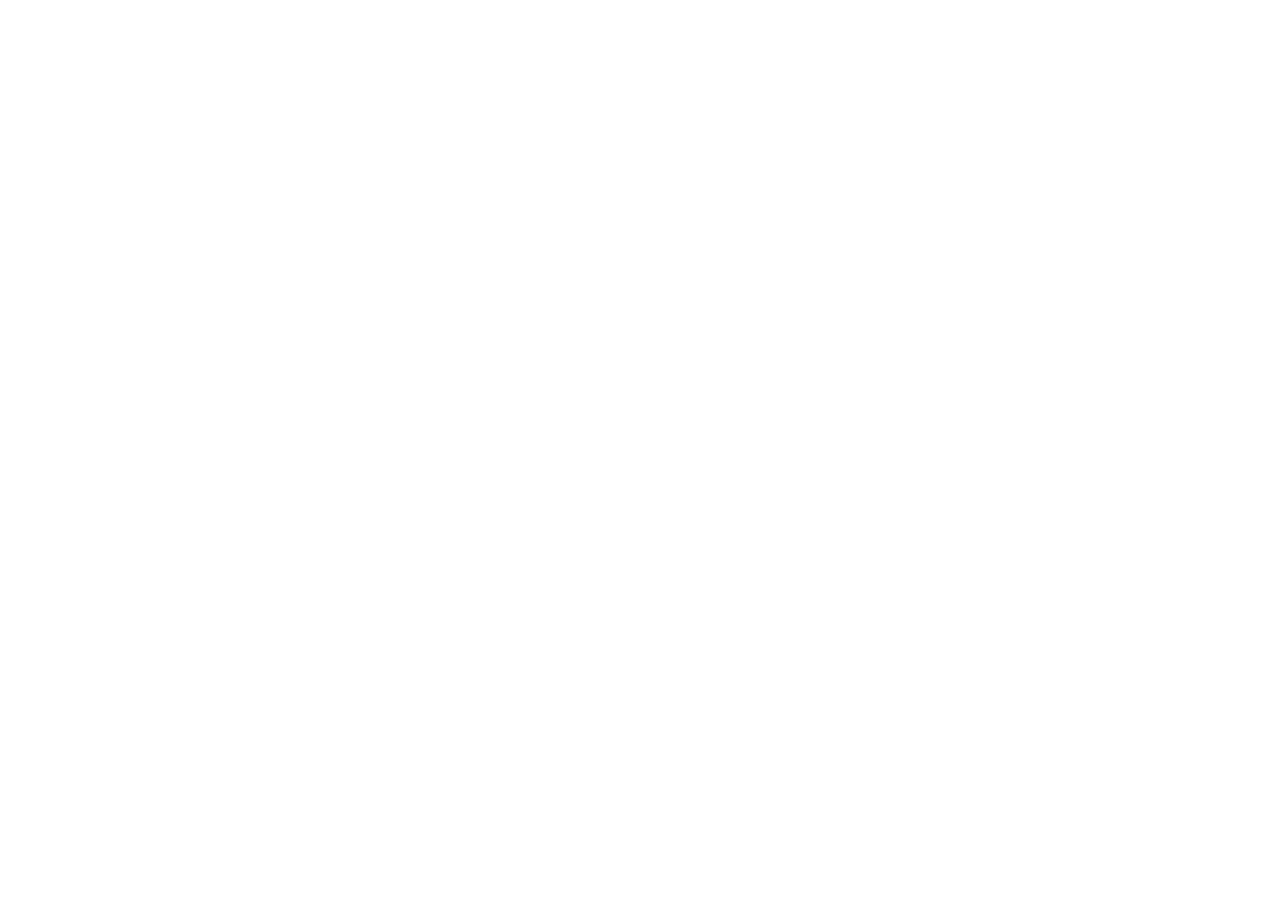
==== index.html @ 44ac0d16 "first commit" ====
<!DOCTYPE html>
<html lang="fr">
<head> 
<meta charset="UTF-8"> 
<meta name="viewport" content="width=device-width, initial-scale=1.0"> 
<title>AfriTalent — Accueil</title> 
<!-- Bootstrap 5 via CDN : feuille de style --> 
<link 
href="https://cdn.jsdelivr.net/npm/bootstrap@5.3.0/dist/css/bootstrap.min.css" 
rel="stylesheet"> 
<!-- Votre feuille de style personnelle --> 
<link rel="stylesheet" href="css/style.css">
</head>
<body> 
<!-- Le contenu de la page sera ajoute ici --> 
<!-- Bootstrap 5 via CDN : script JavaScript --> 
<script 
src="https://cdn.jsdelivr.net/npm/bootstrap@5.3.0/dist/js/bootstrap.bundle.min.js"
></script> 
<!-- Votre script JavaScript --> 
<script src="js/main.js"></script>
</body>
</html>
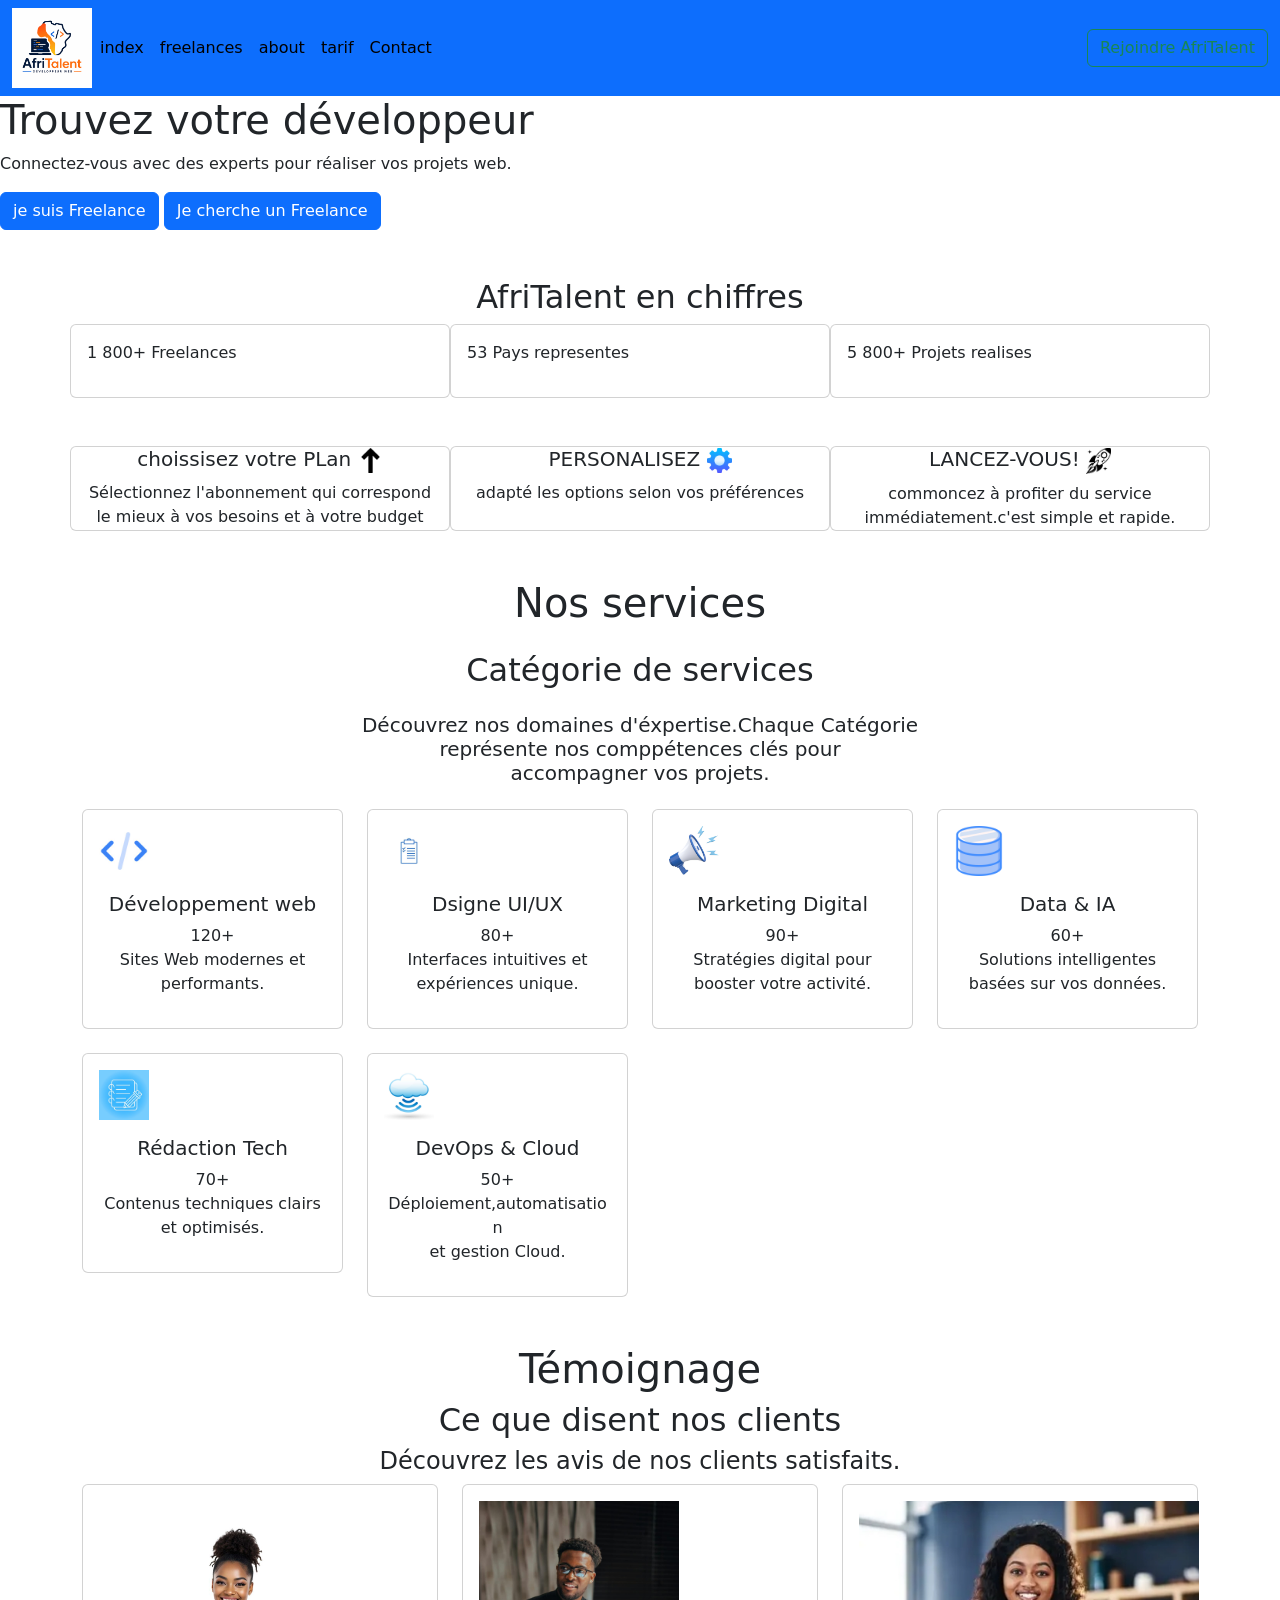
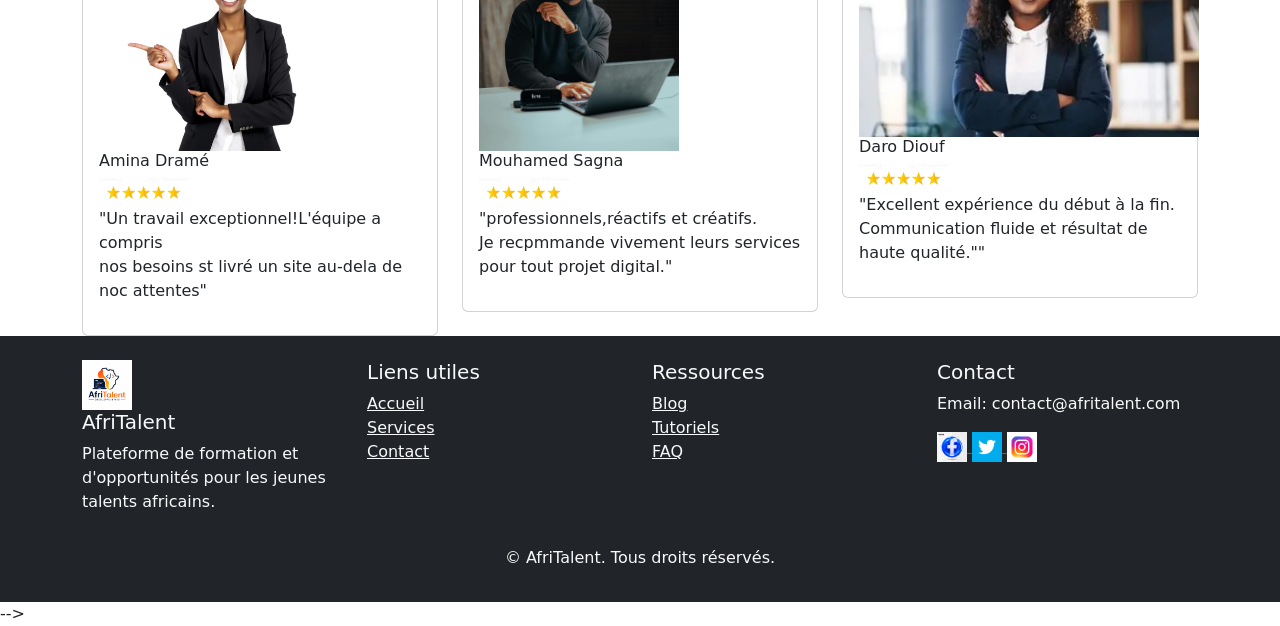
==== commit e28bfee8: "HTML : structure complète des 5 pages avec sections et contenu texte" ====
--- a/index.html
+++ b/index.html
@@ -8,11 +8,431 @@
 <link 
 href="https://cdn.jsdelivr.net/npm/bootstrap@5.3.0/dist/css/bootstrap.min.css" 
 rel="stylesheet"> 
+
 <!-- Votre feuille de style personnelle --> 
 <link rel="stylesheet" href="css/style.css">
 </head>
 <body> 
 <!-- Le contenu de la page sera ajoute ici --> 
+<nav class="navbar navbar-expand-lg bg-primary">
+  <div class="container-fluid">
+    <img src="IMAGE/LOGO.png" width="80px ">
+    <button class="navbar-toggler" type="button" data-bs-toggle="collapse" data-bs-target="#navbarSupportedContent" aria-controls="navbarSupportedContent" aria-expanded="false" aria-label="Toggle navigation">
+      <span class="navbar-toggler-icon"></span>
+    </button>
+    <div class="collapse navbar-collapse" id="navbarSupportedContent">
+      <ul class="navbar-nav me-auto mb-2 mb-lg-0">
+        <li class="nav-item">
+          <a class="nav-link active" aria-current="page" href="index.html">index</a>
+        </li>
+        <li class="nav-item">
+          <a class="nav-link active" aria-current="page" href="freelances.html">freelances</a>
+        </li><li class="nav-item">
+          <a class="nav-link active" aria-current="page" href="about.html">about</a>
+        </li>
+        <li class="nav-item">
+          <a class="nav-link active" aria-current="page" href="tarif.html">tarif</a>
+      
+        </li>
+        <li class="nav-item">
+          <a class="nav-link active" aria-current="page" href="contact.html">Contact</a>
+        </li>
+      </ul>
+      <form class="d-flex" role="search">
+        <!-- <input class="form-control me-2" type="search" placeholder="Search" aria-label="Search"/> -->
+        <button class="btn btn-outline-success" type="submit">Rejoindre AfriTalent</button>
+      </form>
+    </div>
+</nav>
+  <div class="social-icons">
+    <a href="#"><i class="fab fa-facebook-f"></i></a>
+    <a href="#"><i class="fab fa-linkedin-in"></i></a>
+    <a href="#"><i class="fab fa-twitter"></i></a>
+    <a href="#"><i class="fab fa-google-plus-g"></i></a>
+    <a href="#"><i class="fab fa-youtube"></i></a>
+    <a href="#"><i class="fab fa-instagram"></i></a>
+  </div>
+  <section id="hero">
+    <div>
+       <h1>Trouvez votre développeur</h1>
+       <p>Connectez-vous avec des experts pour réaliser vos projets web.</p>
+    </div>
+    <div>
+      <button type="button" class="btn btn-primary">je suis Freelance</button>
+      <button type="button" class="btn btn-primary">Je cherche un Freelance </button>
+    </div>
+    <div>
+
+    </div>
+  </section>
+  <section id=" COMMENT_ÇA_MARCHE">
+   <div class="container py-5"> 
+      <h2 class="text-center">AfriTalent en chiffres</h2> 
+      <div class="row gx-4"> 
+      <div class="col-md-4 card p-3"><p>1 800+ Freelances</p></div> 
+      <div class="col-md-4 card p-3"><p>53 Pays representes</p></div> 
+      <div class="col-md-4 card p-3"><p>5 800+ Projets realises</p></div> 
+   </div>
+
+   </section>
+  <section>
+    <div class="container text-center ">
+      <div class="row">
+        <div class="col card style= width: 18rem;">
+          <h5>choissisez votre PLan <img src="IMAGE/icone haut.jpg" width="25"></h5>
+          Sélectionnez l'abonnement qui correspond le mieux à vos besoins et à votre budget
+      </div>
+      <div class="col  card style= width: 10rem;">
+        <h5>PERSONALISEZ <img src="IMAGE/icone para.jpg" width="25"></h5>
+        adapté les options selon vos préférences
+      </div>
+      <div class=" col md-3 card style= width: 15rem;">
+        <h5>LANCEZ-VOUS! <img src="IMAGE/icone.jpg" width="25"></h5> 
+        commoncez à profiter du service immédiatement.c'est simple et rapide.
+    </div>
+    </div>
+
+      <!-- <div class="col card style= width: 12rem;">
+        2 of 3
+    </div>   -->
+     
+  </div>
+</div>
+    
+    
+   </section> 
+   <section class="container my-5">
+    <H1  class="text-center mb-4">Nos services</H1>
+      <h2  class="text-center mb-4"> Catégorie de services</h2>
+      <h5  class="text-center mb-4">Découvrez nos domaines d'éxpertise.Chaque Catégorie <br>représente nos comppétences clés pour <br>accompagner vos projets.</h5>
+        <div class="row g-4">
+           <!-- carte 1 -->
+          <div class="col-md-4 col-lg-3">
+            <div class="card text-center p-3 servic-card">
+              <!-- <i class="bi bi-code-slash fs-1"></i> -->
+               <img src="IMAGE/S1.jpg" width="50">
+              <h5 class="mt-3">Développement web</h5>
+              <p>120+ <br>Sites Web modernes et performants.</p>
+            </div>
+          </div>
+       <!-- carte2 -->
+        <div class="col-md-4 col-lg-3">
+            <div class="card text-center p-3 servic-card">
+              <img src="IMAGE/S6.jpg" width="50">
+              <h5 class="mt-3">Dsigne UI/UX</h5>
+              <p>80+ <br>Interfaces intuitives et <br>expériences unique.</p>
+            </div>
+          </div>
+          <div class="col-md-4 col-lg-3">
+            <div class="card text-center p-3 servic-card">
+              <img src="IMAGE/S5.jpg" width="50">
+              <h5 class="mt-3">Marketing Digital</h5>
+              <p>90+ <br>Stratégies digital pour booster votre activité.</p>
+            </div>
+          </div>
+          <div class="col-md-4 col-lg-3">
+            <div class="card text-center p-3 servic-card">
+         <img src="IMAGE/S2.jpg" width="50">
+              <h5 class="mt-3">Data & IA</h5>
+              <p>60+ <br>Solutions intelligentes <br>basées sur vos données.</p>
+            </div>
+          </div>
+          <div class="col-md-4 col-lg-3">
+            <div class="card text-center p-3 servic-card">
+             <img src="IMAGE/S3.jpg" width="50">
+              <h5 class="mt-3">Rédaction Tech</h5>
+              <p>70+ <br>Contenus techniques clairs et optimisés.</p>
+            </div>
+          </div>
+          <div class="col-md-4 col-lg-3">
+            <div class="card text-center p-3 servic-card">
+              <img src="IMAGE/S4.jpg" width="50">
+              <h5 class="mt-3">DevOps & Cloud</h5>
+              <p>50+ <br>Déploiement,automatisation <br>et gestion Cloud.</p>
+            </div>
+          </div>
+        </div>
+
+
+
+   </section>
+
+   <section id="Témoignage">
+    <div class="container text-center ">
+      <h1>Témoignage</h1>
+      <h2>Ce que disent nos clients</h2>
+      <h4>Découvrez les avis de nos clients satisfaits.</h4>
+    </div>
+      <div class="container">
+       <div class="row">
+          <div class="col-md-4">
+            <div class="card p-3 ">
+              <div class="center">
+                 <img src="IMAGE/image femme.jpg" width="250"><h6>Amina Dramé</h6><img src="IMAGE/etoile.jpg" width="90">
+              </div>
+              <p>"Un travail exceptionnel!L'équipe a compris <br>nos besoins st livré un site au-dela de noc attentes"</p>
+            </div>
+           </div>
+    
+       <div class= "col-md-4">
+        <div class="card p-3">
+              <img src="IMAGE/image homme.jpg" width="200"><h6>Mouhamed Sagna</h6><img src="IMAGE/etoile.jpg" width="90">
+               <p>"professionnels,réactifs et créatifs. <br>Je recpmmande vivement leurs services <br>pour tout projet digital."</p>
+            </div>
+          </div>
+     <div class="col-md-4">
+       <div class="card p-3">
+          <img src="IMAGE/image feme.jpeg" width="340"><h6>Daro Diouf</h6><img src="IMAGE/etoile.jpg" width="90">
+          <p>"Excellent expérience du début à la fin. <br>Communication fluide et résultat de haute qualité."" </p>
+        </div>
+    </div>
+  </div>
+</div>
+   </section>
+<section>
+
+
+ 
+
+<!-- JS pour année dynamique -->
+
+<script>
+
+  document.getElementById("year").textContent = new Date().getFullYear();
+
+</script>
+</section>
+
+
+
+
+
+
+ <!-- Bootstrap -->
+
+  <link href="https://cdn.jsdelivr.net/npm/bootstrap@5.3.0/dist/css/bootstrap.min.css" rel="stylesheet">
+
+  <!-- Bootstrap Icons -->
+
+  <link href="https://cdn.jsdelivr.net/npm/bootstrap-icons@1.10.5/font/bootstrap-icons.css" rel="stylesheet">
+
+</head>
+
+<body>
+
+<!-- FOOTER -->
+
+<footer class="bg-dark text-light pt-4">
+
+  <div class="container">
+
+    <div class="row">
+
+      <!-- Colonne 1 -->
+
+      <div class="col-md-3">
+        <img src="IMAGE/LOGO.png" width="50">
+
+        <h5>AfriTalent</h5>
+
+        <p>Plateforme de formation et d'opportunités pour les jeunes talents africains.</p>
+
+      </div>
+
+      <!-- Colonne 2 -->
+
+      <div class="col-md-3">
+
+        <h5>Liens utiles</h5>
+
+        <ul class="list-unstyled">
+
+          <li><a href="#" class="text-light">Accueil</a></li>
+
+          <li><a href="#" class="text-light">Services</a></li>
+
+          <li><a href="#" class="text-light">Contact</a></li>
+
+        </ul>
+
+      </div>
+
+      <!-- Colonne 3 -->
+
+      <div class="col-md-3">
+
+        <h5>Ressources</h5>
+
+        <ul class="list-unstyled">
+
+          <li><a href="#" class="text-light">Blog</a></li>
+
+          <li><a href="#" class="text-light">Tutoriels</a></li>
+
+          <li><a href="#" class="text-light">FAQ</a></li>
+
+        </ul>
+
+      </div>
+
+      <!-- Colonne 4 -->
+
+      <div class="col-md-3">
+
+        <h5>Contact</h5>
+
+        <p>Email: contact@afritalent.com</p>
+
+        <!-- Réseaux sociaux -->
+
+       <a href="https://www.facebook.com" targret="blank">
+                 <img src="IMAGE/facebook.jpg" width="30"> 
+            </a>
+        <a href="https://www.bi-twitter.com" targret="blank">
+                 <img src="IMAGE/twiter.jpg" width="30"> 
+            </a>
+        
+
+        <a href="https://www.bi-instagram.com" targret="blank">
+                 <img src="IMAGE/instagramme.jpg" width="30"> 
+            </a>
+
+      </div>
+
+    </div>
+
+    <!-- Copyright -->
+
+    <div class="text-center mt-3 pb-3">
+
+      <p>&copy; <span id="year"></span> AfriTalent. Tous droits réservés.</p>
+
+    </div>
+
+  </div>
+
+</footer>
+ </body>
+ </html>
+
+
+
+
+
+
+
+
+
+
+
+
+
+
+
+
+
+
+
+
+
+
+
+
+ -->
+
+
+
+
+
+
+
+
+
+
+
+
+
+
+
+
+
+
+
+
+
+  
+ <!-- <img src="IMAGE/image Accueil.png" width="1300px"Height="500px">
+ <div class="copyright">
+  <section class="text-black text-center">
+    <h1>Trouvez votre développeur</h1>
+<p>Connectez-vous avec des experts pour réaliser vos projets web.</p>
+  </div>
+  </section>
+<section id="services"> 
+<div class=" container py-5 text-center"> 
+  <h2 class="py-5">Nos domaines d'expertise</h2> 
+<div class="row gx-4"> 
+  <div class="col-md-4 card p-3"> 
+<h3>Developpement Web</h3> 
+<p>Sites vitrine, applications web, e-commerce.</p> 
+</div> 
+<div class="col-md-4 card p-3"> 
+<h3>Design Graphique</h3> 
+<p>Identite visuelle, UI/UX, illustrations.</p> 
+</div> 
+<div class="col-md-4 card p-3"> 
+<h3>Marketing Digital</h3> 
+<p>Reseaux sociaux, SEO, campagnes publicitaires.</p> 
+</div> 
+</div> 
+</div> 
+</section> 
+<section id="statistiques"> 
+<div class="container py-5"> 
+<h2 class="text-center">AfriTalent en chiffres</h2> 
+<div class="row gx-4"> 
+<div class="col-md-4 card p-3"><p>1 800+ Freelances</p></div> 
+<div class="col-md-4 card p-3"><p>53 Pays representes</p></div> 
+<div class="col-md-4 card p-3"><p>5 800+ Projets realises</p></div> 
+</div> 
+</div> 
+</section>
+<footer >
+Section Temoignages 
+<section id="temoignages"> 
+  
+  
+<div class="row gx-4"> 
+<h2 class="text-center">Ce que disent nos clients</h2> 
+<blockquote class="blockquote card p-3"> 
+<div class=" container py-5 text-center">  
+<div class="row gx-4"> 
+  <div class="col-md-4 card p-3"> 
+   <img src="IMAGE/image femme.jpg" width="200">
+<p>Grâce à AfriTalent, nous avons trouvé <br>un développeur compétent  adapté à nos besoins. <br>Je recommande vivement</p>
+<footer class="blockquote-footer">Amina Dramé, Directrice Marketing</div></footer>
+</div> 
+<div class="col-md-4 card p-3"> 
+ <img src="IMAGE/image homme.jpg" width="200"><p>"J’ai confié mon projet à un freelance sur AfriTalent et le résultat a dépassé mes attentes</p><footer class="blockquote-footer">Mouhamed Sagna, Directeur Marketing</div></footer> 
+</div> 
+
+</div> 
+</div> 
+</div> 
+</section> 
+ 
+
+
+</blockquote> 
+</div> 
+</section> 
+</main> 
+Pied de page 
+<footer> 
+<div class="container py-4">
+<p>&copy; 2025 AfriTalent. Tous droits reserves.</p> 
+</div> 
+</footer> -->
 <!-- Bootstrap 5 via CDN : script JavaScript --> 
 <script 
 src="https://cdn.jsdelivr.net/npm/bootstrap@5.3.0/dist/js/bootstrap.bundle.min.js"
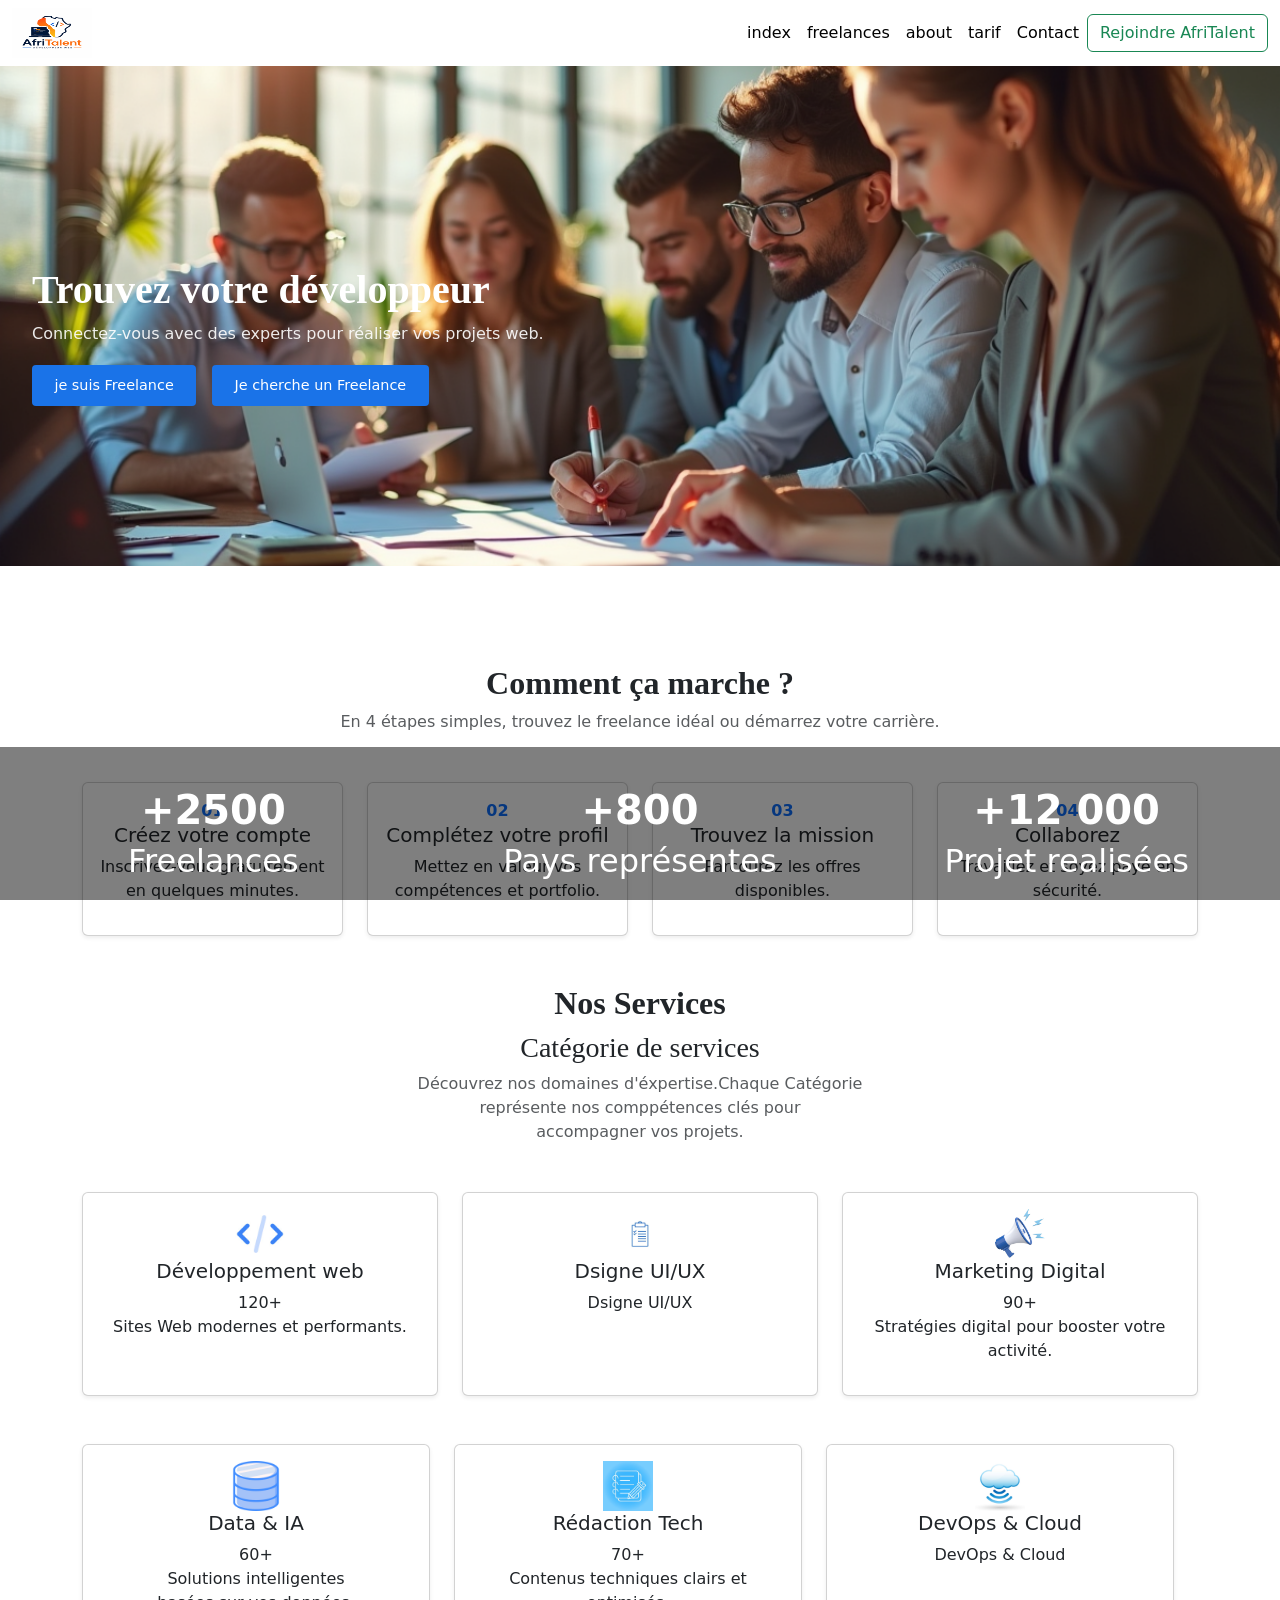
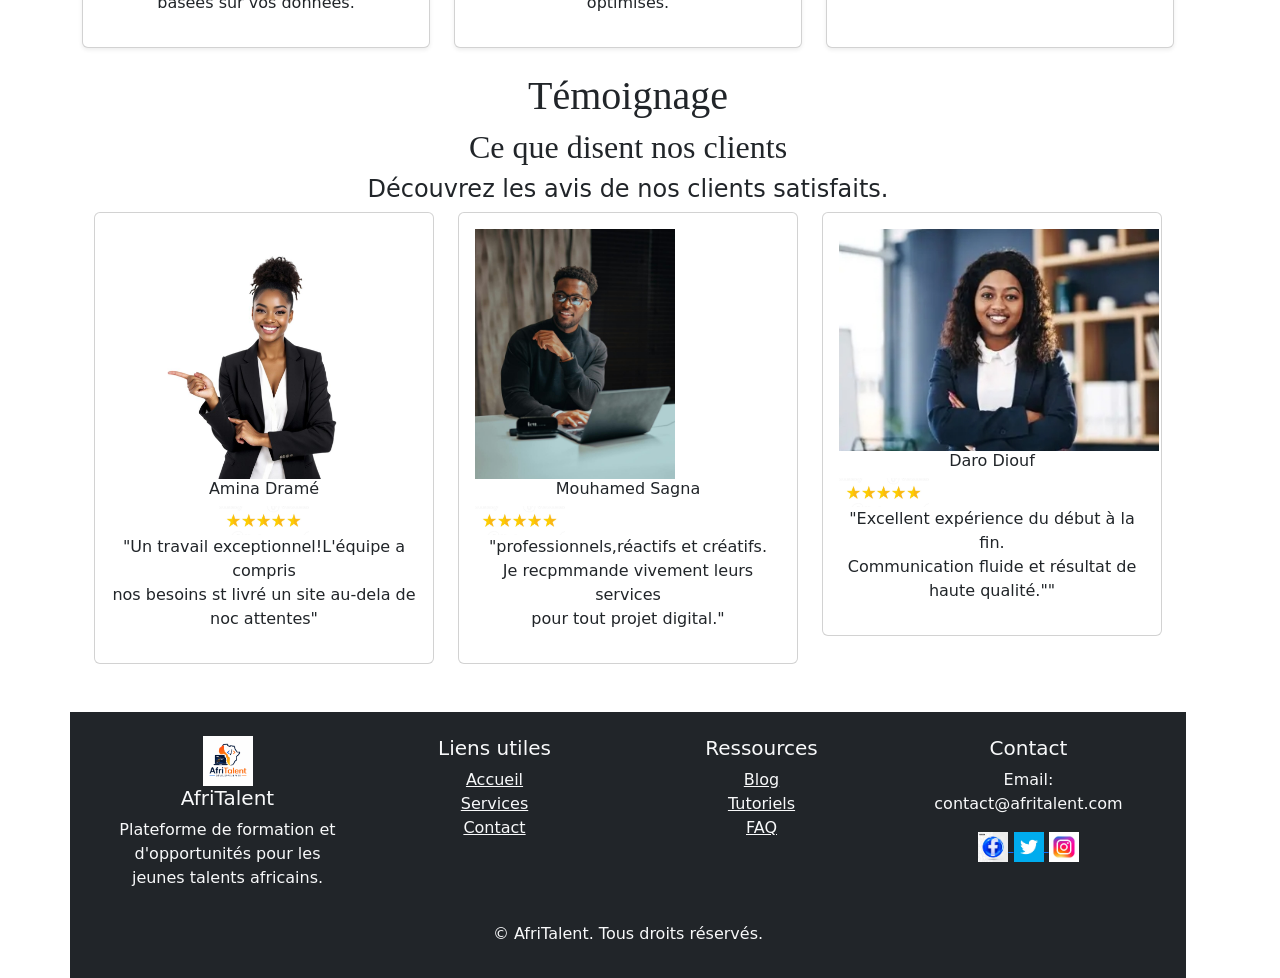
==== commit 0bcd12a2: "CSS : variables, typographie, layout général et styles de base" ====
--- a/index.html
+++ b/index.html
@@ -14,14 +14,14 @@
 </head>
 <body> 
 <!-- Le contenu de la page sera ajoute ici --> 
-<nav class="navbar navbar-expand-lg bg-primary">
+<nav class="navbar navbar-expand-lg bg-white">
   <div class="container-fluid">
     <img src="IMAGE/LOGO.png" width="80px ">
     <button class="navbar-toggler" type="button" data-bs-toggle="collapse" data-bs-target="#navbarSupportedContent" aria-controls="navbarSupportedContent" aria-expanded="false" aria-label="Toggle navigation">
       <span class="navbar-toggler-icon"></span>
     </button>
     <div class="collapse navbar-collapse" id="navbarSupportedContent">
-      <ul class="navbar-nav me-auto mb-2 mb-lg-0">
+      <ul class="navbar-nav ms-auto mb-2 mb-lg-0">
         <li class="nav-item">
           <a class="nav-link active" aria-current="page" href="index.html">index</a>
         </li>
@@ -53,110 +53,158 @@
     <a href="#"><i class="fab fa-instagram"></i></a>
   </div>
   <section id="hero">
-    <div>
-       <h1>Trouvez votre développeur</h1>
-       <p>Connectez-vous avec des experts pour réaliser vos projets web.</p>
-    </div>
-    <div>
+    <div class="hero">
+        <img src="IMAGE/AfriTalent.png" >
+        <div class="hero-content">
+        <h1>Trouvez votre développeur</h1>
+        <p>Connectez-vous avec des experts pour réaliser vos projets web.</p>
+        <div class=" hero-buttons">
       <button type="button" class="btn btn-primary">je suis Freelance</button>
       <button type="button" class="btn btn-primary">Je cherche un Freelance </button>
-    </div>
-    <div>
-
-    </div>
+     </div>
+    </div>
+  </div>
+  <div id="stats-section" class="row text-center mt-5 g-4">
+          <div class="col-md-4">
+            <span class="display-6 fw-bold counter" data-target="2500">+2500</span>
+            <p>Freelances</p>
+          </div>
+
+          <div class="col-md-4">
+            <span class="display-6 fw-bold counter" data-target="2500">+800</span>
+            <p>Pays représentes</p>
+          </div>
+      
+          <div class="col-md-4">
+            <span class="display-6 fw-bold counter" data-target="2500">+12 000</span>
+            <p>Projet realisées</p>
+          </div>
+    
   </section>
-  <section id=" COMMENT_ÇA_MARCHE">
-   <div class="container py-5"> 
+    
+   <!-- <div class="container py-5"> 
       <h2 class="text-center">AfriTalent en chiffres</h2> 
       <div class="row gx-4"> 
       <div class="col-md-4 card p-3"><p>1 800+ Freelances</p></div> 
       <div class="col-md-4 card p-3"><p>53 Pays representes</p></div> 
       <div class="col-md-4 card p-3"><p>5 800+ Projets realises</p></div> 
-   </div>
-
-   </section>
-  <section>
-    <div class="container text-center ">
-      <div class="row">
-        <div class="col card style= width: 18rem;">
-          <h5>choissisez votre PLan <img src="IMAGE/icone haut.jpg" width="25"></h5>
-          Sélectionnez l'abonnement qui correspond le mieux à vos besoins et à votre budget
-      </div>
-      <div class="col  card style= width: 10rem;">
-        <h5>PERSONALISEZ <img src="IMAGE/icone para.jpg" width="25"></h5>
-        adapté les options selon vos préférences
-      </div>
-      <div class=" col md-3 card style= width: 15rem;">
-        <h5>LANCEZ-VOUS! <img src="IMAGE/icone.jpg" width="25"></h5> 
-        commoncez à profiter du service immédiatement.c'est simple et rapide.
-    </div>
-    </div>
-
-      <!-- <div class="col card style= width: 12rem;">
-        2 of 3
-    </div>   -->
-     
-  </div>
-</div>
-    
-    
-   </section> 
-   <section class="container my-5">
-    <H1  class="text-center mb-4">Nos services</H1>
-      <h2  class="text-center mb-4"> Catégorie de services</h2>
-      <h5  class="text-center mb-4">Découvrez nos domaines d'éxpertise.Chaque Catégorie <br>représente nos comppétences clés pour <br>accompagner vos projets.</h5>
-        <div class="row g-4">
-           <!-- carte 1 -->
-          <div class="col-md-4 col-lg-3">
-            <div class="card text-center p-3 servic-card">
-              <!-- <i class="bi bi-code-slash fs-1"></i> -->
-               <img src="IMAGE/S1.jpg" width="50">
-              <h5 class="mt-3">Développement web</h5>
-              <p>120+ <br>Sites Web modernes et performants.</p>
-            </div>
-          </div>
-       <!-- carte2 -->
-        <div class="col-md-4 col-lg-3">
-            <div class="card text-center p-3 servic-card">
-              <img src="IMAGE/S6.jpg" width="50">
-              <h5 class="mt-3">Dsigne UI/UX</h5>
-              <p>80+ <br>Interfaces intuitives et <br>expériences unique.</p>
-            </div>
-          </div>
-          <div class="col-md-4 col-lg-3">
-            <div class="card text-center p-3 servic-card">
-              <img src="IMAGE/S5.jpg" width="50">
-              <h5 class="mt-3">Marketing Digital</h5>
-              <p>90+ <br>Stratégies digital pour booster votre activité.</p>
-            </div>
-          </div>
-          <div class="col-md-4 col-lg-3">
-            <div class="card text-center p-3 servic-card">
-         <img src="IMAGE/S2.jpg" width="50">
-              <h5 class="mt-3">Data & IA</h5>
-              <p>60+ <br>Solutions intelligentes <br>basées sur vos données.</p>
-            </div>
-          </div>
-          <div class="col-md-4 col-lg-3">
-            <div class="card text-center p-3 servic-card">
-             <img src="IMAGE/S3.jpg" width="50">
-              <h5 class="mt-3">Rédaction Tech</h5>
-              <p>70+ <br>Contenus techniques clairs et optimisés.</p>
-            </div>
-          </div>
-          <div class="col-md-4 col-lg-3">
-            <div class="card text-center p-3 servic-card">
-              <img src="IMAGE/S4.jpg" width="50">
-              <h5 class="mt-3">DevOps & Cloud</h5>
-              <p>50+ <br>Déploiement,automatisation <br>et gestion Cloud.</p>
+   </div> -->
+    
+ 
+  <section id="how-it-works" class="py-5" aria-labelledby="how-title">
+      <div class="container text-center">
+        <h2 id="how-title" class="fw-bold">Comment ça marche ?</h2>
+        <p class="text-muted">En 4 étapes simples, trouvez le freelance idéal ou démarrez votre carrière.</p>
+
+        <div class="row g-4 mt-4">
+          <div class="col-md-3">
+            <div class="card h-100 shadow-sm ">
+              <div class="card-body">
+                <span class="text-primary fw-bold">01</span>
+                <h5>Créez votre compte</h5>
+                <p>Inscrivez-vous gratuitement en quelques minutes.</p>
+              </div>
+            </div>
+          </div>
+
+          <div class="col-md-3">
+            <div class="card h-100 shadow-sm">
+              <div class="card-body">
+                <span class="text-primary fw-bold">02</span>
+                <h5>Complétez votre profil</h5>
+                <p>Mettez en valeur vos compétences et portfolio.</p>
+              </div>
+            </div>
+          </div>
+
+          <div class="col-md-3">
+            <div class="card h-100 shadow-sm">
+              <div class="card-body">
+                <span class="text-primary fw-bold">03</span>
+                <h5>Trouvez la mission</h5>
+                <p>Parcourez les offres disponibles.</p>
+              </div>
+            </div>
+          </div>
+
+          <div class="col-md-3">
+            <div class="card h-100 shadow-sm">
+              <div class="card-body">
+                <span class="text-primary fw-bold">04</span>
+                <h5>Collaborez</h5>
+                <p>Travaillez et soyez payé en sécurité.</p>
+              </div>
             </div>
           </div>
         </div>
-
-
-
-   </section>
-
+      </div>
+    </section>
+ 
+    
+   </section  id="how-it-works" class="py-5" aria-labelledby="how-title"> 
+    <div class="container text-center">
+        <h2 id="how-title" class="fw-bold">Nos Services</h2>
+        <h3>Catégorie de services</h3>
+        <p class="text-muted">Découvrez nos domaines d'éxpertise.Chaque Catégorie <br>représente nos comppétences clés pour <br>accompagner vos projets.</p>
+
+        <div class="row g-4 mt-4">
+          <div class="col-md-4">
+            <div class="card h-100 shadow-sm">
+              <div class="card-body">
+                  <img src="IMAGE/S1.jpg" width="50">
+                <h5>Développement web</h5>
+                <p>120+ <br>Sites Web modernes et performants.</p>
+              </div>
+            </div>
+          </div>
+          <div class="col-md-4">
+            <div class="card h-100 shadow-sm">
+              <div class="card-body">
+                <img src="IMAGE/S6.jpg" width="50">
+                <h5>Dsigne UI/UX</h5>
+                <p>Dsigne UI/UX</p>
+              </div>
+            </div>
+          </div>
+          <div class="col-md-4">
+            <div class="card h-100 shadow-sm">
+              <div class="card-body">
+               <img src="IMAGE/S5.jpg" width="50">
+                <h5>Marketing Digital</h5>
+                <p>90+ <br>Stratégies digital pour booster votre activité.</p>
+              </div>
+            </div>
+          </div>
+          <div class="row g-4 mt-4">
+          <div class="col-md-4">
+            <div class="card h-100 shadow-sm">
+              <div class="card-body">
+                <img src="IMAGE/S2.jpg" width="50">
+                <h5>Data & IA</h5>
+                <p>60+ <br>Solutions intelligentes <br>basées sur vos données.</p>
+              </div>
+            </div>
+          </div>
+          <div class="col-md-4">
+            <div class="card h-100 shadow-sm">
+              <div class="card-body">
+                <img src="IMAGE/S3.jpg" width="50">
+                <h5>Rédaction Tech</h5>
+                <p>70+ <br>Contenus techniques clairs et optimisés.</p>
+              </div>
+            </div>
+          </div>
+          <div class="col-md-4">
+            <div class="card h-100 shadow-sm">
+              <div class="card-body">
+               <img src="IMAGE/S4.jpg" width="50">
+                <h5>DevOps & Cloud</h5>
+                <p>DevOps & Cloud</p>
+              </div>
+            </div>
+          </div>
+
+   
    <section id="Témoignage">
     <div class="container text-center ">
       <h1>Témoignage</h1>
@@ -182,7 +230,7 @@
           </div>
      <div class="col-md-4">
        <div class="card p-3">
-          <img src="IMAGE/image feme.jpeg" width="340"><h6>Daro Diouf</h6><img src="IMAGE/etoile.jpg" width="90">
+          <img src="IMAGE/image feme.jpeg" width="320"><h6>Daro Diouf</h6><img src="IMAGE/etoile.jpg" width="90">
           <p>"Excellent expérience du début à la fin. <br>Communication fluide et résultat de haute qualité."" </p>
         </div>
     </div>
@@ -191,42 +239,27 @@
    </section>
 <section>
 
+  <!-- Bootstrap 5 via CDN : script JavaScript --> 
+</section>
+   <!-- Bootstrap -->
+
+  <link href="https://cdn.jsdelivr.net/npm/bootstrap@5.3.0/dist/css/bootstrap.min.css" rel="stylesheet">
+
+  <!-- Bootstrap Icons -->
+
+  <link href="https://cdn.jsdelivr.net/npm/bootstrap-icons@1.10.5/font/bootstrap-icons.css" rel="stylesheet">
+
+</head>
+
+
+
+<!-- FOOTER -->
+
+<footer class="bg-dark text-light pt-4 w-100">
 
  
 
-<!-- JS pour année dynamique -->
-
-<script>
-
-  document.getElementById("year").textContent = new Date().getFullYear();
-
-</script>
-</section>
-
-
-
-
-
-
- <!-- Bootstrap -->
-
-  <link href="https://cdn.jsdelivr.net/npm/bootstrap@5.3.0/dist/css/bootstrap.min.css" rel="stylesheet">
-
-  <!-- Bootstrap Icons -->
-
-  <link href="https://cdn.jsdelivr.net/npm/bootstrap-icons@1.10.5/font/bootstrap-icons.css" rel="stylesheet">
-
-</head>
-
-<body>
-
-<!-- FOOTER -->
-
-<footer class="bg-dark text-light pt-4">
-
-  <div class="container">
-
-    <div class="row">
+    <div class="row px-4">
 
       <!-- Colonne 1 -->
 
@@ -286,17 +319,20 @@
         <!-- Réseaux sociaux -->
 
        <a href="https://www.facebook.com" targret="blank">
-                 <img src="IMAGE/facebook.jpg" width="30"> 
+                <img src="IMAGE/facebook.jpg" width="30">
             </a>
-        <a href="https://www.bi-twitter.com" targret="blank">
-                 <img src="IMAGE/twiter.jpg" width="30"> 
+       
+            <a href="https://www.twiter.com" targret="blank">
+                <img src="IMAGE/twiter.jpg" width="30">
             </a>
-        
-
-        <a href="https://www.bi-instagram.com" targret="blank">
-                 <img src="IMAGE/instagramme.jpg" width="30"> 
+
+
+
+        <a href="https://www.instagramme.com" targret="blank">
+                <img src="IMAGE/instagramme.jpg" width="30">
             </a>
 
+
       </div>
 
     </div>
@@ -312,132 +348,16 @@
   </div>
 
 </footer>
- </body>
- </html>
-
-
-
-
-
-
-
-
-
-
-
-
-
-
-
-
-
-
-
-
-
-
-
-
- -->
-
-
-
-
-
-
-
-
-
-
-
-
-
-
-
-
-
-
-
-
-
-  
- <!-- <img src="IMAGE/image Accueil.png" width="1300px"Height="500px">
- <div class="copyright">
-  <section class="text-black text-center">
-    <h1>Trouvez votre développeur</h1>
-<p>Connectez-vous avec des experts pour réaliser vos projets web.</p>
-  </div>
-  </section>
-<section id="services"> 
-<div class=" container py-5 text-center"> 
-  <h2 class="py-5">Nos domaines d'expertise</h2> 
-<div class="row gx-4"> 
-  <div class="col-md-4 card p-3"> 
-<h3>Developpement Web</h3> 
-<p>Sites vitrine, applications web, e-commerce.</p> 
-</div> 
-<div class="col-md-4 card p-3"> 
-<h3>Design Graphique</h3> 
-<p>Identite visuelle, UI/UX, illustrations.</p> 
-</div> 
-<div class="col-md-4 card p-3"> 
-<h3>Marketing Digital</h3> 
-<p>Reseaux sociaux, SEO, campagnes publicitaires.</p> 
-</div> 
-</div> 
-</div> 
-</section> 
-<section id="statistiques"> 
-<div class="container py-5"> 
-<h2 class="text-center">AfriTalent en chiffres</h2> 
-<div class="row gx-4"> 
-<div class="col-md-4 card p-3"><p>1 800+ Freelances</p></div> 
-<div class="col-md-4 card p-3"><p>53 Pays representes</p></div> 
-<div class="col-md-4 card p-3"><p>5 800+ Projets realises</p></div> 
-</div> 
-</div> 
-</section>
-<footer >
-Section Temoignages 
-<section id="temoignages"> 
-  
-  
-<div class="row gx-4"> 
-<h2 class="text-center">Ce que disent nos clients</h2> 
-<blockquote class="blockquote card p-3"> 
-<div class=" container py-5 text-center">  
-<div class="row gx-4"> 
-  <div class="col-md-4 card p-3"> 
-   <img src="IMAGE/image femme.jpg" width="200">
-<p>Grâce à AfriTalent, nous avons trouvé <br>un développeur compétent  adapté à nos besoins. <br>Je recommande vivement</p>
-<footer class="blockquote-footer">Amina Dramé, Directrice Marketing</div></footer>
-</div> 
-<div class="col-md-4 card p-3"> 
- <img src="IMAGE/image homme.jpg" width="200"><p>"J’ai confié mon projet à un freelance sur AfriTalent et le résultat a dépassé mes attentes</p><footer class="blockquote-footer">Mouhamed Sagna, Directeur Marketing</div></footer> 
-</div> 
-
-</div> 
-</div> 
-</div> 
-</section> 
- 
-
-
-</blockquote> 
-</div> 
-</section> 
-</main> 
-Pied de page 
-<footer> 
-<div class="container py-4">
-<p>&copy; 2025 AfriTalent. Tous droits reserves.</p> 
-</div> 
-</footer> -->
-<!-- Bootstrap 5 via CDN : script JavaScript --> 
+ </section>
 <script 
 src="https://cdn.jsdelivr.net/npm/bootstrap@5.3.0/dist/js/bootstrap.bundle.min.js"
 ></script> 
 <!-- Votre script JavaScript --> 
 <script src="js/main.js"></script>
+
 </body>
-</html>+</html>
+
+
+ 
+
--- a/css/style.css
+++ b/css/style.css
@@ -0,0 +1,176 @@
+.hero {
+  position: relative;
+  overflow: hidden;
+  height: 550px; /* hauteur fixe suffisante */
+}
+
+.hero img {
+  width: 100%;
+  height: 100%;
+  object-fit: cover;
+  display: block;
+}
+
+.hero-content {
+  position: absolute;
+  top: 180px;
+  left: 30px;
+  color: white;
+  z-index: 2;
+}
+
+#stats-section {
+  position: absolute;
+  bottom: 0;
+  left: 0;
+  right: 0;
+  color: white;
+  background: rgba(0, 0, 0, 0.5);
+  padding: 15px 0;
+  margin: 0 !important;
+  z-index: 2;
+}
+
+#stats-section p {
+  color: white;
+  margin: 0;
+}
+
+#stats-section span {
+  white-space: nowrap;
+}
+
+
+
+.hero{
+    position: relative;
+    overflow: hidden;
+}
+.hero img {
+    width: 100;
+    height: 500px;
+    object-fit: cover;
+    display: block;
+}
+.hero-content {
+    position: absolute;
+    top: 200px;
+    left: 30px;
+    color: white;
+}
+#stats-section {
+    position: absolute;
+    bottom: 0;
+    left : 0;
+    right : 0;
+    width: 100;
+    color: white;
+    background: rgba(0,0,0,0.5);
+    padding: 15px 0;
+    margin: 0;
+    white-space: nowrap;
+    font-size: 2rem;
+}
+#stats-section p {
+    color: white;
+    margin: 0;
+}
+.hero img{
+    width: 100%;
+    height: 500px;
+    object-fit:cover;
+    display:block;
+}
+.hero::after{
+    /* content: ;  */
+    position: absolute;
+    inset: 0;
+    background-color: rgba(0,0, 0, 0.45);
+}
+.hero-content{
+    position: absolute;
+    bottom: 2rem;
+    left: 2rem;
+    z-index: 1;
+    color: white;
+}
+.hero-content h1 {
+    font-size: 2.5rem;
+    font-weight: 700;
+    margin-bottom: 0.5rem;
+
+}
+.hero-content p {
+    font-size: 1rem;
+    margin-bottom: 1.2rem;
+    opacity: 0.9;
+}
+.hero-buttons {
+    display: flex;
+    gap: 1rem;
+}
+.hero-buttons button {
+    background: #1a73e8;
+    color: white;
+    border: none;
+    padding: 0.6rem 1.4rem;
+    border-radius: 4px;
+    font-size: 0.9rem;
+    cursor: pointer;
+}
+body {
+    overflow-x: hidden;
+    max-width: 100%;
+}
+footer {
+    width: 100%;
+    max-width: 100%;
+}
+
+/* root */
+:root {
+    --couleur-primaire:#8B1A1A;
+    --couleur-secondaire:#c9A84C;
+    --couleur-texte:#333333;
+    --couleur-fond:#ffffff;
+    --police-titre:'playfair Display',serif;
+    --police-corps:'DM sans',sans-serif;
+    --espacement:1rem;
+}
+/* 2google  font*/
+body {
+    font-family: var(--police-corps);
+}
+h1,h2,h3 {
+    font-family: var(--police-titre);
+}
+
+/* css+style de base */
+* {
+    margin: 0;
+    padding: 0;
+    box-sizing: border-box;
+}
+body {
+    font-family: var(--police-corps);
+    color: var(--couleur-texte);
+    background-color: var(--couleur-fond);
+}
+
+/* Navbar stylisé */
+nav {
+    background-color: var(--couleur-primaire);
+    display: flex;
+    align-items: center;
+    padding: var(--espacement) 2rem;
+    gap: 2rem;
+}
+nav img {
+    height: 50px;
+}
+nav a {
+    color: white;
+    text-decoration: none;
+    font-weight: 600;
+}
+
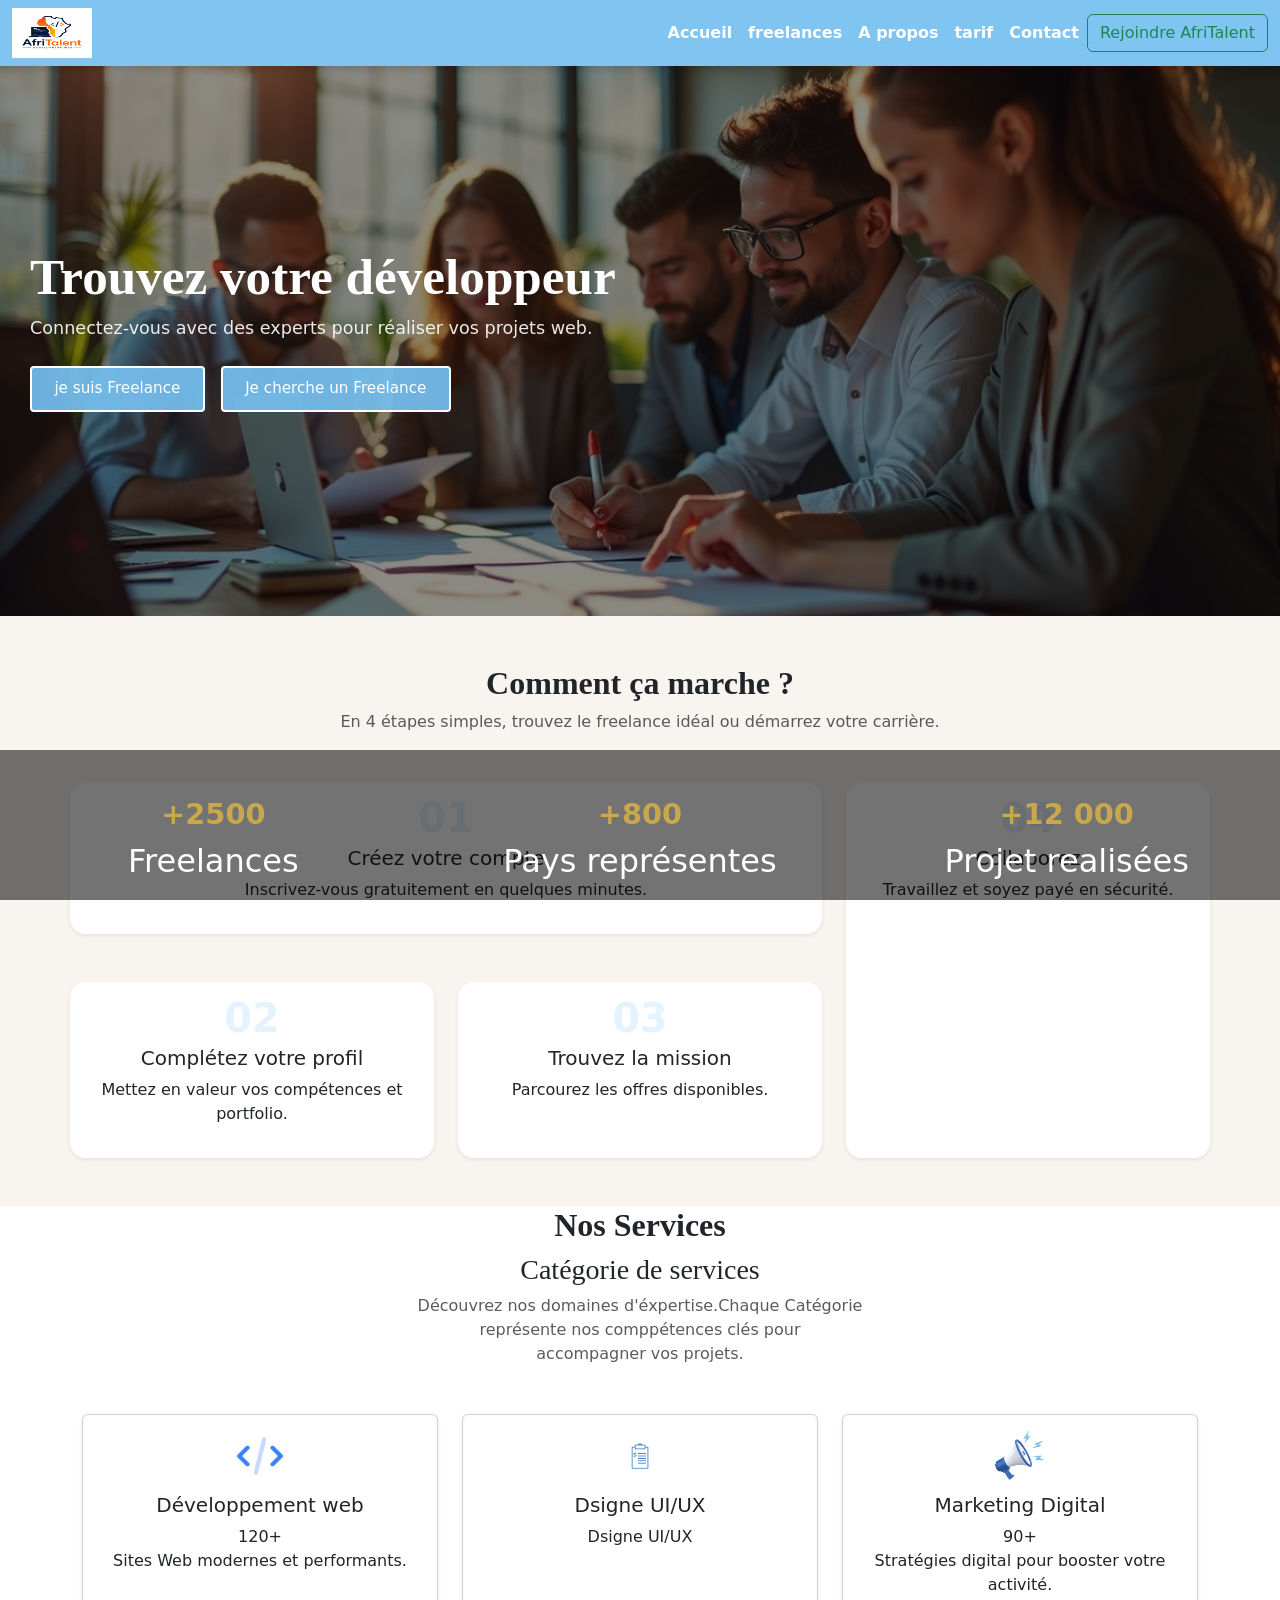
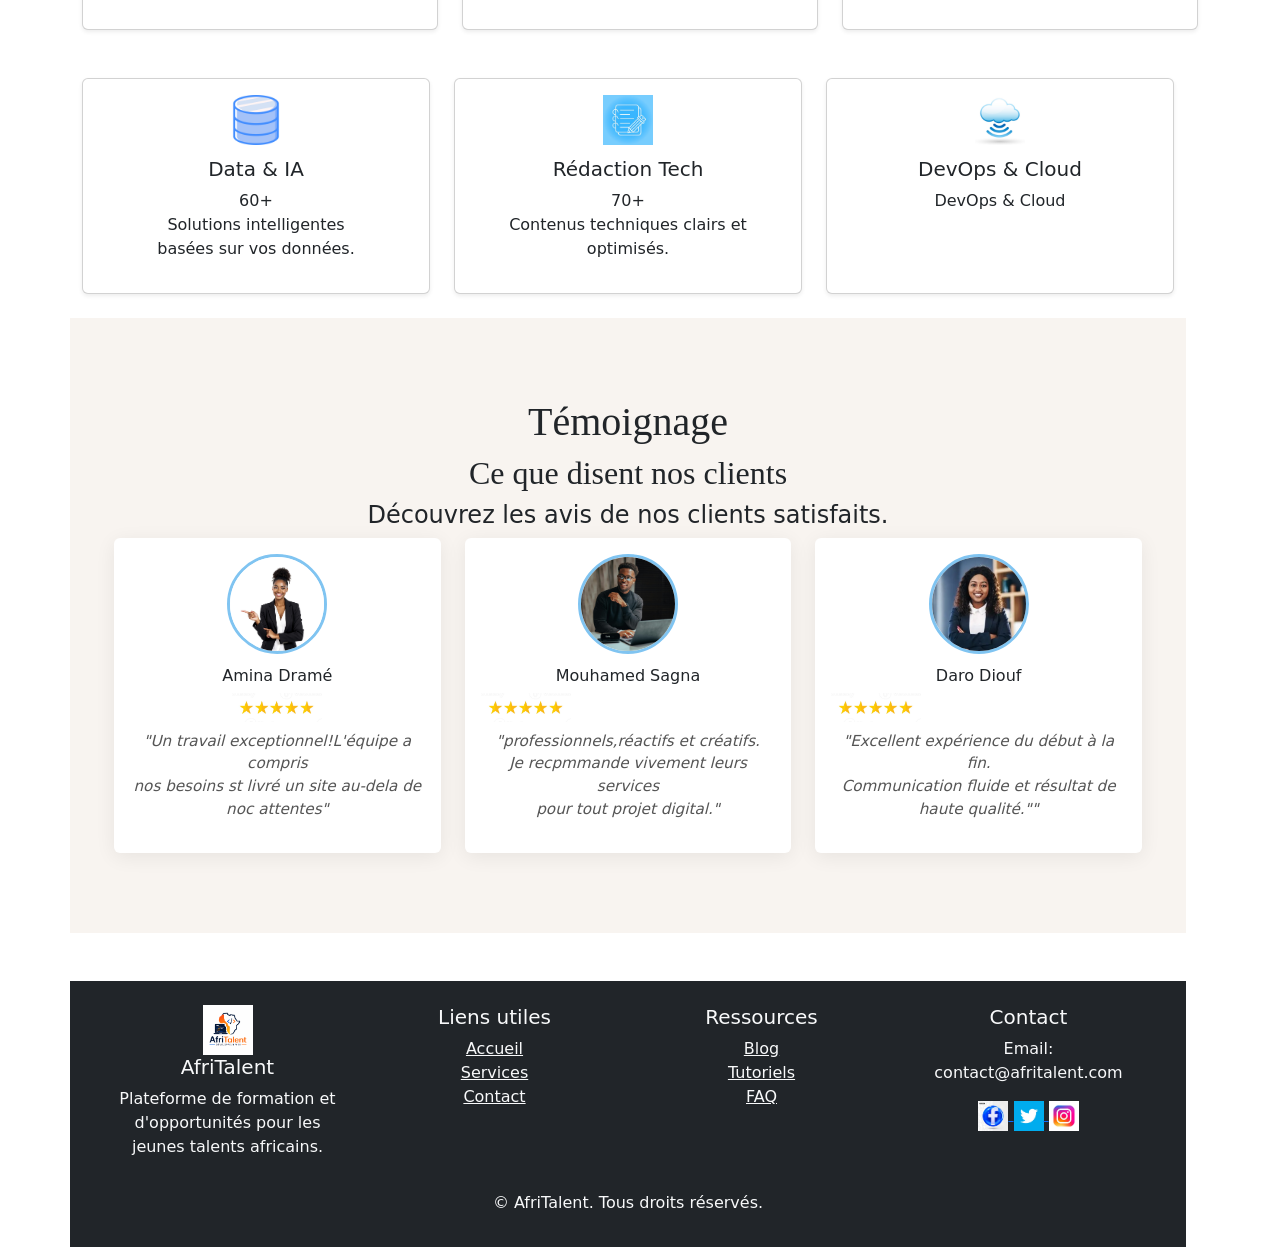
==== commit d9a195cd: "CSS : Bento Grid, sections hero et catégories, effets hover" ====
--- a/index.html
+++ b/index.html
@@ -23,12 +23,12 @@
     <div class="collapse navbar-collapse" id="navbarSupportedContent">
       <ul class="navbar-nav ms-auto mb-2 mb-lg-0">
         <li class="nav-item">
-          <a class="nav-link active" aria-current="page" href="index.html">index</a>
+          <a class="nav-link active" aria-current="page" href="index.html">Accueil</a>
         </li>
         <li class="nav-item">
           <a class="nav-link active" aria-current="page" href="freelances.html">freelances</a>
         </li><li class="nav-item">
-          <a class="nav-link active" aria-current="page" href="about.html">about</a>
+          <a class="nav-link active" aria-current="page" href="about.html">A propos</a>
         </li>
         <li class="nav-item">
           <a class="nav-link active" aria-current="page" href="tarif.html">tarif</a>
@@ -82,15 +82,6 @@
     
   </section>
     
-   <!-- <div class="container py-5"> 
-      <h2 class="text-center">AfriTalent en chiffres</h2> 
-      <div class="row gx-4"> 
-      <div class="col-md-4 card p-3"><p>1 800+ Freelances</p></div> 
-      <div class="col-md-4 card p-3"><p>53 Pays representes</p></div> 
-      <div class="col-md-4 card p-3"><p>5 800+ Projets realises</p></div> 
-   </div> -->
-    
- 
   <section id="how-it-works" class="py-5" aria-labelledby="how-title">
       <div class="container text-center">
         <h2 id="how-title" class="fw-bold">Comment ça marche ?</h2>
--- a/css/style.css
+++ b/css/style.css
@@ -3,7 +3,9 @@
   overflow: hidden;
   height: 550px; /* hauteur fixe suffisante */
 }
-
+.navbar.bg-white {
+  background-color: var(--couleur-primaire) !important;
+}
 .hero img {
   width: 100%;
   height: 100%;
@@ -174,3 +176,307 @@
     font-weight: 600;
 }
 
+
+
+
+/* ============================================
+   VARIABLES CSS
+   ============================================ */
+:root {
+  --couleur-primaire: #76bff0eb;
+  --couleur-secondaire: #C9A84C;
+  --couleur-texte: #333333;
+  --couleur-fond: #ffffff;
+  --couleur-fond-alt: #f8f4f0;
+  --couleur-carte: #ffffff;
+  --police-titre: 'Playfair Display', serif;
+  --police-corps: 'DM Sans', sans-serif;
+  --espacement: 1rem;
+}
+
+/* ============================================
+   RESET & BASE
+   ============================================ */
+* {
+  margin: 0;
+  padding: 0;
+  box-sizing: border-box;
+}
+
+body {
+  font-family: var(--police-corps);
+  color: var(--couleur-texte);
+  background-color: var(--couleur-fond);
+  overflow-x: hidden;
+}
+
+h1, h2, h3 {
+  font-family: var(--police-titre);
+}
+
+/* ============================================
+   NAVBAR
+   ============================================ */
+.navbar {
+  background-color: var(--couleur-primaire) !important;
+  padding: var(--espacement) 2rem;
+  position: sticky;
+  top: 0;
+  z-index: 100;
+  box-shadow: 0 2px 10px rgba(0, 0, 0, 0.2);
+  transition: box-shadow 0.3s ease, padding 0.3s ease;
+}
+
+.navbar .nav-link {
+  color: white !important;
+  font-weight: 600;
+  transition: color 0.3s ease;
+}
+
+.navbar .nav-link:hover {
+  color: var(--couleur-secondaire) !important;
+}
+
+.navbar-toggler {
+  border-color: white;
+}
+
+.navbar-toggler-icon {
+  filter: invert(1);
+}
+
+/* ============================================
+   HERO
+   ============================================ */
+.hero {
+  position: relative;
+  overflow: hidden;
+  height: 550px;
+}
+
+.hero img {
+  width: 100%;
+  height: 100%;
+  object-fit: cover;
+  display: block;
+}
+
+/* content:'' est obligatoire sinon ::after n'apparait pas */
+.hero::after {
+  content: '';
+  position: absolute;
+  inset: 0;
+  background-color: rgba(0, 0, 0, 0.45);
+  z-index: 1;
+}
+
+.hero-content {
+  position: absolute;
+  top: 180px;
+  left: 30px;
+  color: white;
+  z-index: 2;
+}
+
+.hero-content h1 {
+  font-family: var(--police-titre);
+  font-size: clamp(2rem, 4vw, 3.5rem);
+  font-weight: 700;
+  margin-bottom: 0.5rem;
+}
+
+.hero-content p {
+  font-size: 1.1rem;
+  margin-bottom: 1.5rem;
+  opacity: 0.9;
+}
+
+.hero-buttons {
+  display: flex;
+  gap: 1rem;
+  flex-wrap: wrap;
+}
+
+.hero-buttons button {
+  background-color: var(--couleur-primaire);
+  color: white;
+  border: 2px solid white;
+  padding: 0.6rem 1.4rem;
+  border-radius: 4px;
+  font-size: 0.95rem;
+  cursor: pointer;
+  transition: background-color 0.3s ease, color 0.3s ease;
+}
+
+.hero-buttons button:hover {
+  background-color: white;
+  color: var(--couleur-primaire);
+}
+
+/* Stats collées en bas du hero */
+#stats-section {
+  position: absolute;
+  bottom: 0;
+  left: 0;
+  right: 0;
+  color: white;
+  background: rgba(0, 0, 0, 0.55);
+  padding: 15px 0;
+  margin: 0 !important;
+  z-index: 2;
+}
+
+#stats-section p {
+  color: white;
+  margin: 0;
+}
+
+#stats-section span {
+  white-space: nowrap;
+  font-size: 1.8rem;
+  font-weight: 700;
+  color: var(--couleur-secondaire);
+}
+
+/* ============================================
+   BENTO GRID — #how-it-works
+   ============================================ */
+#how-it-works {
+  background-color: var(--couleur-fond-alt);
+  padding: 5rem 2rem;
+}
+
+/* Remplacement de la grille Bootstrap par CSS Grid */
+#how-it-works .row {
+  display: grid !important;
+  grid-template-columns: repeat(3, 1fr);
+  gap: 1.5rem;
+}
+
+/* Reset des colonnes Bootstrap */
+#how-it-works .row > div {
+  width: 100% !important;
+  max-width: 100% !important;
+  padding: 0;
+}
+
+/* Carte 1 : occupe 2 colonnes */
+#how-it-works .row > div:nth-child(1) {
+  grid-column: span 2;
+}
+
+/* Carte 4 : occupe la colonne 3 sur les 2 lignes */
+#how-it-works .row > div:nth-child(4) {
+  grid-column: 3;
+  grid-row: 1 / span 2;
+}
+
+#how-it-works .card {
+  border: none;
+  border-radius: 1rem;
+  background-color: var(--couleur-carte);
+  height: 100%;
+  transition: transform 0.3s ease, box-shadow 0.3s ease;
+}
+
+#how-it-works .card:hover {
+  transform: translateY(-5px);
+  box-shadow: 0 12px 30px rgba(0, 0, 0, 0.1);
+}
+
+/* Numéros décoratifs 01 02 03 04 */
+#how-it-works .text-primary {
+  color: var(--couleur-primaire) !important;
+  font-size: 2.5rem;
+  font-weight: 900;
+  opacity: 0.2;
+  display: block;
+  line-height: 1;
+  margin-bottom: 0.5rem;
+}
+
+/* ============================================
+   CATÉGORIES DE SERVICES
+   ============================================ */
+.card {
+  border-radius: 1rem;
+  border: 2px solid transparent;
+  transition: transform 0.3s ease,
+              box-shadow 0.3s ease,
+              background-color 0.3s ease,
+              border-color 0.3s ease,
+              color 0.3s ease;
+}
+
+.card:hover {
+  transform: translateY(-6px) scale(1.02);
+  box-shadow: 0 16px 40px rgba(0, 0, 0, 0.12);
+  background-color: var(--couleur-primaire);
+  color: white;
+  border-color: var(--couleur-primaire);
+}
+
+.card:hover h5,
+.card:hover p {
+  color: white;
+}
+
+/* Icônes 50px */
+.card img[width="50"] {
+  margin-bottom: 0.75rem;
+  transition: filter 0.3s ease, transform 0.3s ease;
+}
+
+.card:hover img[width="50"] {
+  filter: brightness(0) invert(1);
+  transform: scale(1.1);
+}
+
+/* ============================================
+   TÉMOIGNAGES — #Témoignage
+   ============================================ */
+#Témoignage {
+  background-color: var(--couleur-fond-alt);
+  padding: 5rem 2rem;
+}
+
+#Témoignage .card {
+  border: none;
+  box-shadow: 0 4px 20px rgba(0, 0, 0, 0.07);
+  text-align: center;
+}
+
+/* Photos avatars — exclut les images d'étoiles */
+#Témoignage .card img:not([src*="etoile"]) {
+  border-radius: 50%;
+  width: 100px !important;
+  height: 100px;
+  object-fit: cover;
+  border: 3px solid var(--couleur-primaire);
+  display: block;
+  margin: 0 auto 0.75rem;
+}
+
+#Témoignage .card p {
+  font-style: italic;
+  color: #555;
+  font-size: 0.95rem;
+  margin-top: 0.5rem;
+}
+
+/* ============================================
+   FOOTER
+   ============================================ */
+footer {
+  width: 100%;
+  max-width: 100%;
+}
+
+footer a {
+  transition: opacity 0.3s ease;
+}
+
+footer a:hover {
+  opacity: 0.7;
+}
+
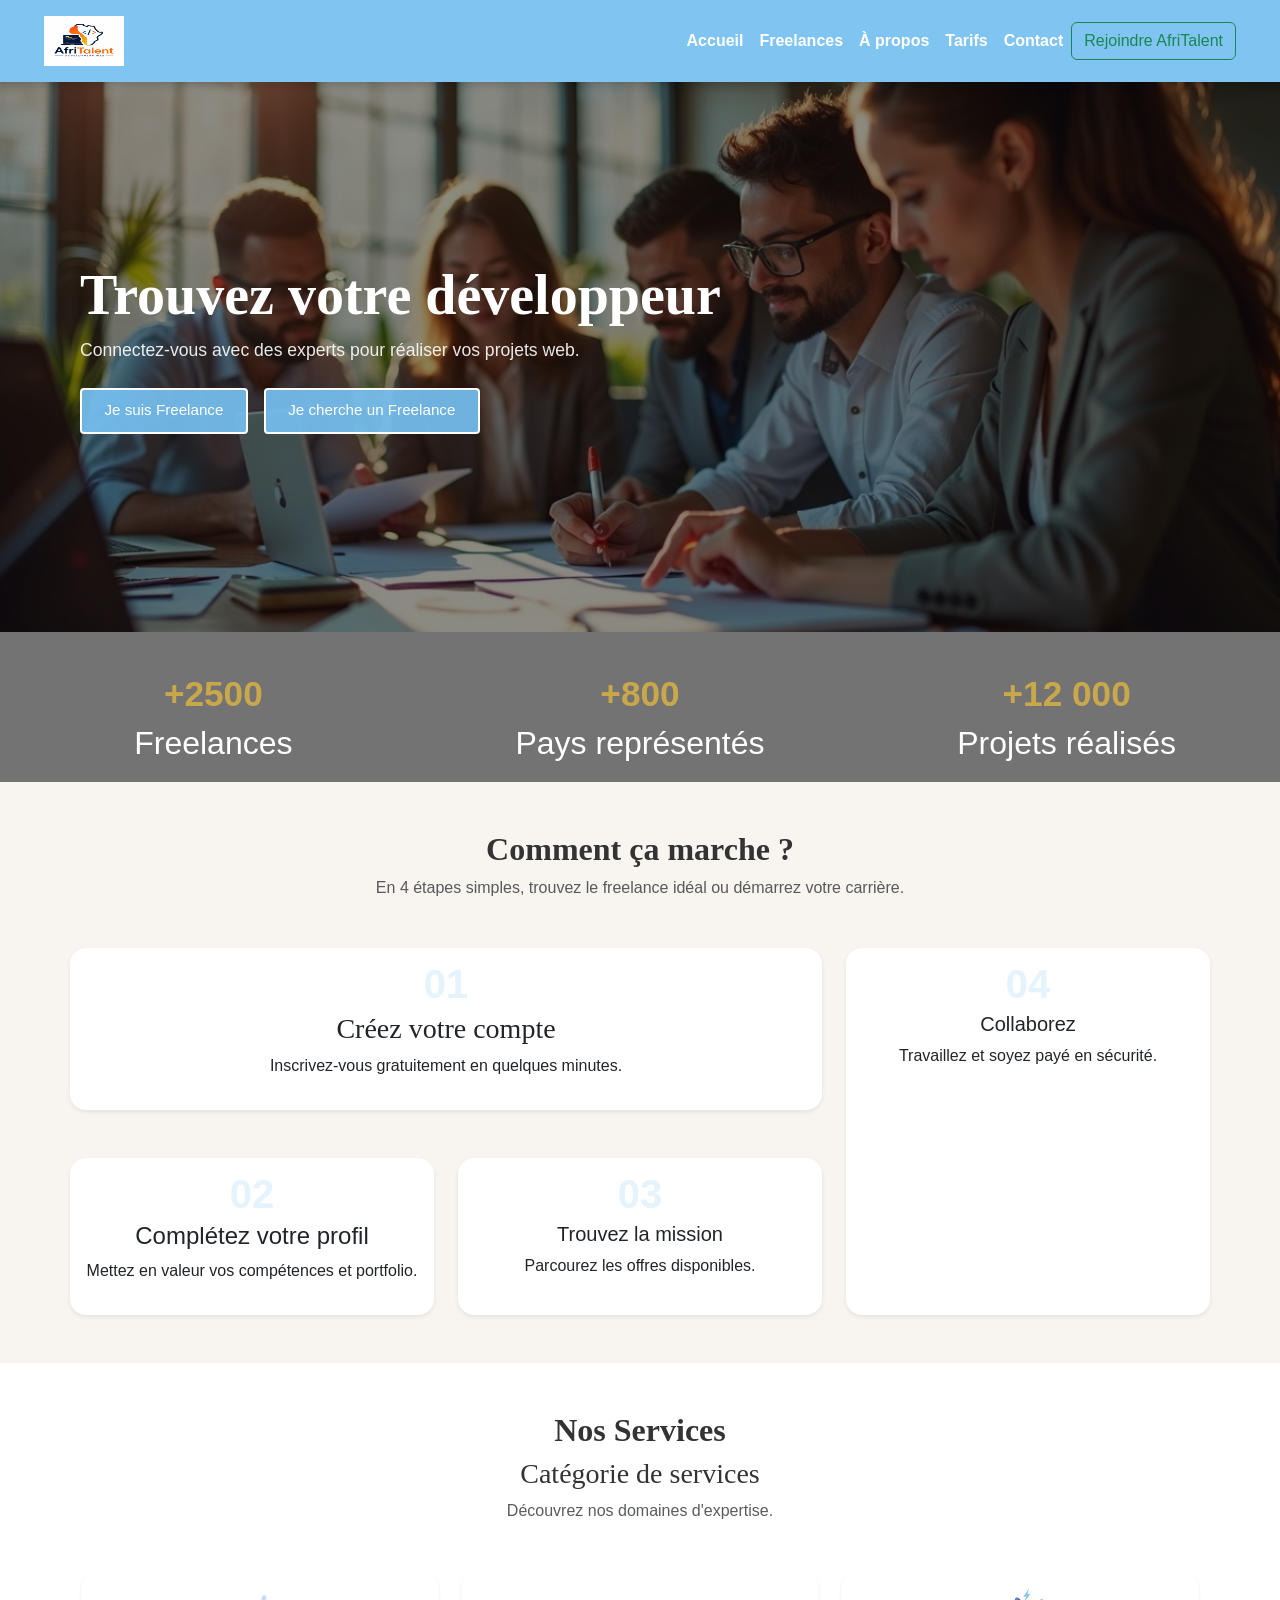
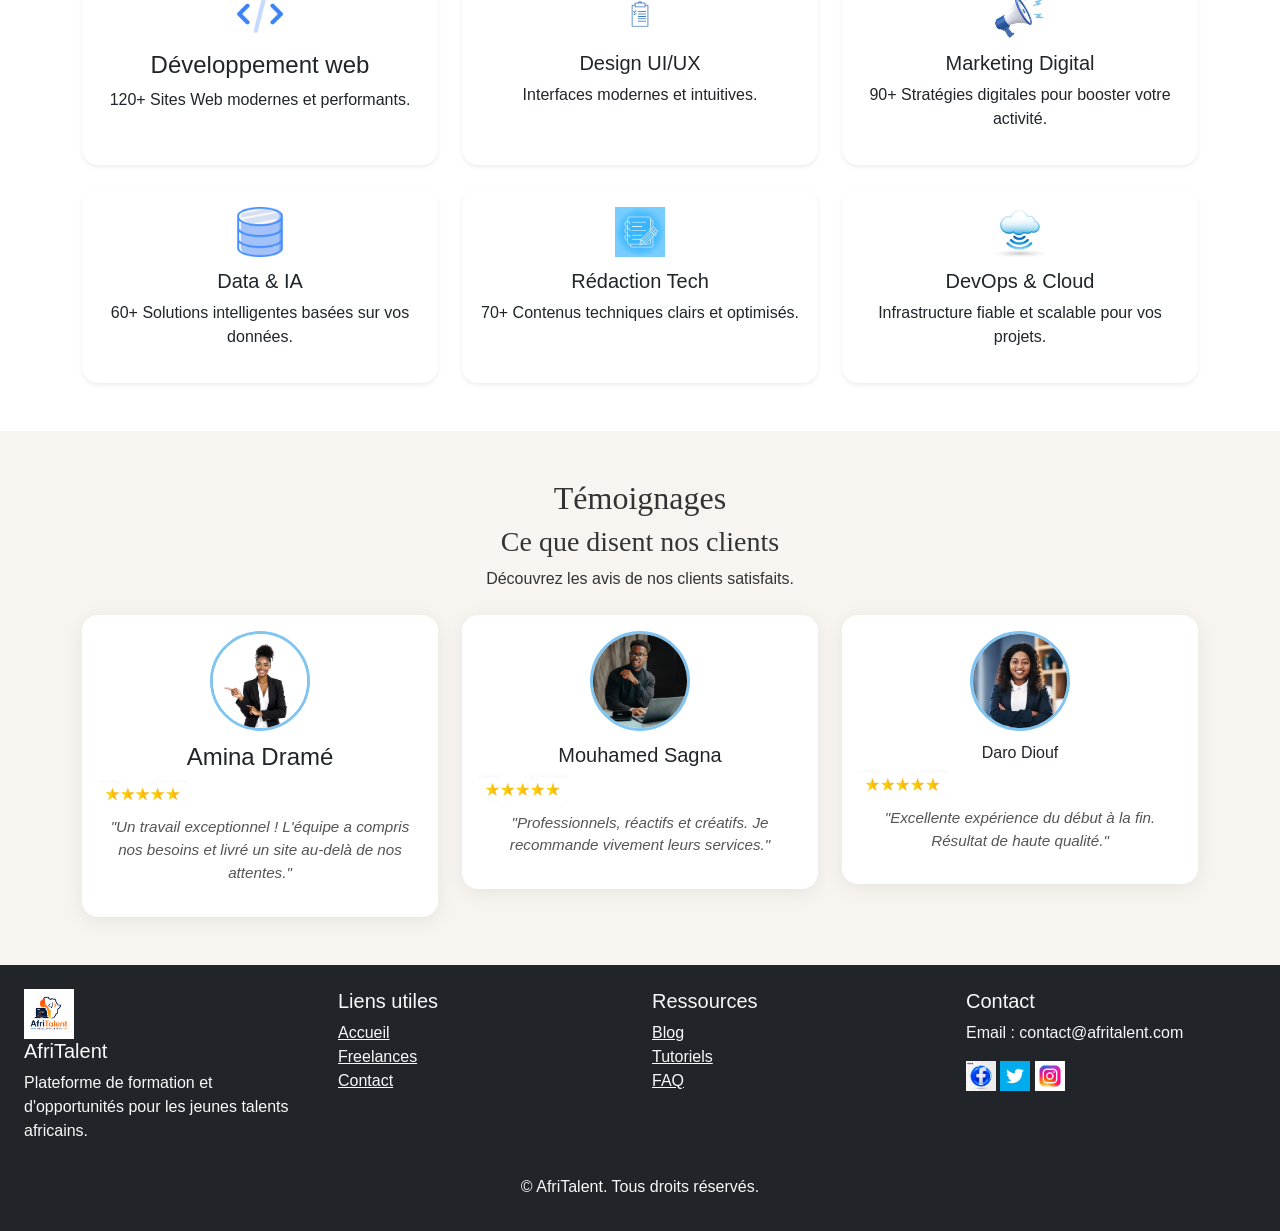
==== commit 901ca575: "Finalisation : corrections responsive, optimisation du code et commentaires" ====
--- a/index.html
+++ b/index.html
@@ -1,354 +1,264 @@
 <!DOCTYPE html>
 <html lang="fr">
-<head> 
-<meta charset="UTF-8"> 
-<meta name="viewport" content="width=device-width, initial-scale=1.0"> 
-<title>AfriTalent — Accueil</title> 
-<!-- Bootstrap 5 via CDN : feuille de style --> 
-<link 
-href="https://cdn.jsdelivr.net/npm/bootstrap@5.3.0/dist/css/bootstrap.min.css" 
-rel="stylesheet"> 
-
-<!-- Votre feuille de style personnelle --> 
-<link rel="stylesheet" href="css/style.css">
+
+<head>
+  <meta charset="UTF-8">
+  <meta name="viewport" content="width=device-width, initial-scale=1.0">
+  <title>AfriTalent — Accueil</title>
+  <!-- Bootstrap 5 via CDN -->
+  <link href="https://cdn.jsdelivr.net/npm/bootstrap@5.3.0/dist/css/bootstrap.min.css" rel="stylesheet">
+  <!-- Bootstrap Icons -->
+  <link href="https://cdn.jsdelivr.net/npm/bootstrap-icons@1.10.5/font/bootstrap-icons.css" rel="stylesheet">
+  <!-- Feuille de style personnelle -->
+  <link rel="stylesheet" href="css/style.css">
 </head>
-<body> 
-<!-- Le contenu de la page sera ajoute ici --> 
-<nav class="navbar navbar-expand-lg bg-white">
-  <div class="container-fluid">
-    <img src="IMAGE/LOGO.png" width="80px ">
-    <button class="navbar-toggler" type="button" data-bs-toggle="collapse" data-bs-target="#navbarSupportedContent" aria-controls="navbarSupportedContent" aria-expanded="false" aria-label="Toggle navigation">
-      <span class="navbar-toggler-icon"></span>
-    </button>
-    <div class="collapse navbar-collapse" id="navbarSupportedContent">
-      <ul class="navbar-nav ms-auto mb-2 mb-lg-0">
-        <li class="nav-item">
-          <a class="nav-link active" aria-current="page" href="index.html">Accueil</a>
-        </li>
-        <li class="nav-item">
-          <a class="nav-link active" aria-current="page" href="freelances.html">freelances</a>
-        </li><li class="nav-item">
-          <a class="nav-link active" aria-current="page" href="about.html">A propos</a>
-        </li>
-        <li class="nav-item">
-          <a class="nav-link active" aria-current="page" href="tarif.html">tarif</a>
-      
-        </li>
-        <li class="nav-item">
-          <a class="nav-link active" aria-current="page" href="contact.html">Contact</a>
-        </li>
-      </ul>
-      <form class="d-flex" role="search">
-        <!-- <input class="form-control me-2" type="search" placeholder="Search" aria-label="Search"/> -->
-        <button class="btn btn-outline-success" type="submit">Rejoindre AfriTalent</button>
-      </form>
-    </div>
-</nav>
-  <div class="social-icons">
-    <a href="#"><i class="fab fa-facebook-f"></i></a>
-    <a href="#"><i class="fab fa-linkedin-in"></i></a>
-    <a href="#"><i class="fab fa-twitter"></i></a>
-    <a href="#"><i class="fab fa-google-plus-g"></i></a>
-    <a href="#"><i class="fab fa-youtube"></i></a>
-    <a href="#"><i class="fab fa-instagram"></i></a>
-  </div>
+
+<body>
+
+  <!-- NAVBAR : navigation responsive avec Bootstrap -->
+  <nav class="navbar navbar-expand-lg bg-white">
+    <div class="container-fluid">
+      <img src="IMAGE/LOGO.png" width="80" alt="Logo AfriTalent">
+      <button class="navbar-toggler" type="button" data-bs-toggle="collapse" data-bs-target="#navbarSupportedContent"
+        aria-controls="navbarSupportedContent" aria-expanded="false" aria-label="Toggle navigation">
+        <span class="navbar-toggler-icon"></span>
+      </button>
+      <div class="collapse navbar-collapse" id="navbarSupportedContent">
+        <ul class="navbar-nav ms-auto mb-2 mb-lg-0">
+          <li class="nav-item"><a class="nav-link active" aria-current="page" href="index.html">Accueil</a></li>
+          <li class="nav-item"><a class="nav-link" href="freelances.html">Freelances</a></li>
+          <li class="nav-item"><a class="nav-link" href="about.html">À propos</a></li>
+          <li class="nav-item"><a class="nav-link" href="tarif.html">Tarifs</a></li>
+          <li class="nav-item"><a class="nav-link" href="contact.html">Contact</a></li>
+        </ul>
+        <form class="d-flex" role="search">
+          <button class="btn btn-outline-success" type="submit">Rejoindre AfriTalent</button>
+        </form>
+      </div>
+    </div>
+  </nav>
+
+  <!-- SECTION HERO : image principale avec titre et boutons CTA -->
   <section id="hero">
     <div class="hero">
-        <img src="IMAGE/AfriTalent.png" >
-        <div class="hero-content">
+      <img src="IMAGE/AfriTalent.png" alt="Image hero AfriTalent">
+      <div class="hero-content">
         <h1>Trouvez votre développeur</h1>
         <p>Connectez-vous avec des experts pour réaliser vos projets web.</p>
-        <div class=" hero-buttons">
-      <button type="button" class="btn btn-primary">je suis Freelance</button>
-      <button type="button" class="btn btn-primary">Je cherche un Freelance </button>
-     </div>
-    </div>
-  </div>
-  <div id="stats-section" class="row text-center mt-5 g-4">
-          <div class="col-md-4">
-            <span class="display-6 fw-bold counter" data-target="2500">+2500</span>
-            <p>Freelances</p>
-          </div>
-
-          <div class="col-md-4">
-            <span class="display-6 fw-bold counter" data-target="2500">+800</span>
-            <p>Pays représentes</p>
-          </div>
-      
-          <div class="col-md-4">
-            <span class="display-6 fw-bold counter" data-target="2500">+12 000</span>
-            <p>Projet realisées</p>
-          </div>
-    
-  </section>
-    
+        <div class="hero-buttons">
+          <button type="button" class="btn btn-primary">Je suis Freelance</button>
+          <button type="button" class="btn btn-primary">Je cherche un Freelance</button>
+        </div>
+      </div>
+    </div>
+
+    <!-- STATS : compteurs animés au scroll -->
+    <div id="stats-section" class="row text-center g-4">
+      <div class="col-md-4">
+        <span class="display-6 fw-bold counter" data-target="2500">+2500</span>
+        <p>Freelances</p>
+      </div>
+      <div class="col-md-4">
+        <span class="display-6 fw-bold counter" data-target="800">+800</span>
+        <p>Pays représentés</p>
+      </div>
+      <div class="col-md-4">
+        <span class="display-6 fw-bold counter" data-target="12000">+12 000</span>
+        <p>Projets réalisés</p>
+      </div>
+    </div>
+  </section>
+
+  <!-- SECTION COMMENT ÇA MARCHE : Bento Grid 4 étapes -->
   <section id="how-it-works" class="py-5" aria-labelledby="how-title">
-      <div class="container text-center">
-        <h2 id="how-title" class="fw-bold">Comment ça marche ?</h2>
-        <p class="text-muted">En 4 étapes simples, trouvez le freelance idéal ou démarrez votre carrière.</p>
-
-        <div class="row g-4 mt-4">
-          <div class="col-md-3">
-            <div class="card h-100 shadow-sm ">
-              <div class="card-body">
-                <span class="text-primary fw-bold">01</span>
-                <h5>Créez votre compte</h5>
-                <p>Inscrivez-vous gratuitement en quelques minutes.</p>
-              </div>
-            </div>
-          </div>
-
-          <div class="col-md-3">
-            <div class="card h-100 shadow-sm">
-              <div class="card-body">
-                <span class="text-primary fw-bold">02</span>
-                <h5>Complétez votre profil</h5>
-                <p>Mettez en valeur vos compétences et portfolio.</p>
-              </div>
-            </div>
-          </div>
-
-          <div class="col-md-3">
-            <div class="card h-100 shadow-sm">
-              <div class="card-body">
-                <span class="text-primary fw-bold">03</span>
-                <h5>Trouvez la mission</h5>
-                <p>Parcourez les offres disponibles.</p>
-              </div>
-            </div>
-          </div>
-
-          <div class="col-md-3">
-            <div class="card h-100 shadow-sm">
-              <div class="card-body">
-                <span class="text-primary fw-bold">04</span>
-                <h5>Collaborez</h5>
-                <p>Travaillez et soyez payé en sécurité.</p>
-              </div>
-            </div>
-          </div>
-        </div>
-      </div>
-    </section>
- 
-    
-   </section  id="how-it-works" class="py-5" aria-labelledby="how-title"> 
     <div class="container text-center">
-        <h2 id="how-title" class="fw-bold">Nos Services</h2>
-        <h3>Catégorie de services</h3>
-        <p class="text-muted">Découvrez nos domaines d'éxpertise.Chaque Catégorie <br>représente nos comppétences clés pour <br>accompagner vos projets.</p>
-
-        <div class="row g-4 mt-4">
-          <div class="col-md-4">
-            <div class="card h-100 shadow-sm">
-              <div class="card-body">
-                  <img src="IMAGE/S1.jpg" width="50">
-                <h5>Développement web</h5>
-                <p>120+ <br>Sites Web modernes et performants.</p>
-              </div>
-            </div>
-          </div>
-          <div class="col-md-4">
-            <div class="card h-100 shadow-sm">
-              <div class="card-body">
-                <img src="IMAGE/S6.jpg" width="50">
-                <h5>Dsigne UI/UX</h5>
-                <p>Dsigne UI/UX</p>
-              </div>
-            </div>
-          </div>
-          <div class="col-md-4">
-            <div class="card h-100 shadow-sm">
-              <div class="card-body">
-               <img src="IMAGE/S5.jpg" width="50">
-                <h5>Marketing Digital</h5>
-                <p>90+ <br>Stratégies digital pour booster votre activité.</p>
-              </div>
-            </div>
-          </div>
-          <div class="row g-4 mt-4">
-          <div class="col-md-4">
-            <div class="card h-100 shadow-sm">
-              <div class="card-body">
-                <img src="IMAGE/S2.jpg" width="50">
-                <h5>Data & IA</h5>
-                <p>60+ <br>Solutions intelligentes <br>basées sur vos données.</p>
-              </div>
-            </div>
-          </div>
-          <div class="col-md-4">
-            <div class="card h-100 shadow-sm">
-              <div class="card-body">
-                <img src="IMAGE/S3.jpg" width="50">
-                <h5>Rédaction Tech</h5>
-                <p>70+ <br>Contenus techniques clairs et optimisés.</p>
-              </div>
-            </div>
-          </div>
-          <div class="col-md-4">
-            <div class="card h-100 shadow-sm">
-              <div class="card-body">
-               <img src="IMAGE/S4.jpg" width="50">
-                <h5>DevOps & Cloud</h5>
-                <p>DevOps & Cloud</p>
-              </div>
-            </div>
-          </div>
-
-   
-   <section id="Témoignage">
-    <div class="container text-center ">
-      <h1>Témoignage</h1>
-      <h2>Ce que disent nos clients</h2>
-      <h4>Découvrez les avis de nos clients satisfaits.</h4>
-    </div>
-      <div class="container">
-       <div class="row">
-          <div class="col-md-4">
-            <div class="card p-3 ">
-              <div class="center">
-                 <img src="IMAGE/image femme.jpg" width="250"><h6>Amina Dramé</h6><img src="IMAGE/etoile.jpg" width="90">
-              </div>
-              <p>"Un travail exceptionnel!L'équipe a compris <br>nos besoins st livré un site au-dela de noc attentes"</p>
-            </div>
-           </div>
-    
-       <div class= "col-md-4">
-        <div class="card p-3">
-              <img src="IMAGE/image homme.jpg" width="200"><h6>Mouhamed Sagna</h6><img src="IMAGE/etoile.jpg" width="90">
-               <p>"professionnels,réactifs et créatifs. <br>Je recpmmande vivement leurs services <br>pour tout projet digital."</p>
-            </div>
-          </div>
-     <div class="col-md-4">
-       <div class="card p-3">
-          <img src="IMAGE/image feme.jpeg" width="320"><h6>Daro Diouf</h6><img src="IMAGE/etoile.jpg" width="90">
-          <p>"Excellent expérience du début à la fin. <br>Communication fluide et résultat de haute qualité."" </p>
-        </div>
-    </div>
-  </div>
-</div>
-   </section>
-<section>
-
-  <!-- Bootstrap 5 via CDN : script JavaScript --> 
-</section>
-   <!-- Bootstrap -->
-
-  <link href="https://cdn.jsdelivr.net/npm/bootstrap@5.3.0/dist/css/bootstrap.min.css" rel="stylesheet">
-
-  <!-- Bootstrap Icons -->
-
-  <link href="https://cdn.jsdelivr.net/npm/bootstrap-icons@1.10.5/font/bootstrap-icons.css" rel="stylesheet">
-
-</head>
-
-
-
-<!-- FOOTER -->
-
-<footer class="bg-dark text-light pt-4 w-100">
-
- 
-
+      <h2 id="how-title" class="fw-bold">Comment ça marche ?</h2>
+      <p class="text-muted">En 4 étapes simples, trouvez le freelance idéal ou démarrez votre carrière.</p>
+      <div class="row g-4 mt-4">
+        <div class="col-md-3">
+          <div class="card h-100 shadow-sm">
+            <div class="card-body">
+              <span class="text-primary fw-bold">01</span>
+              <h3>Créez votre compte</h3>
+              <p>Inscrivez-vous gratuitement en quelques minutes.</p>
+            </div>
+          </div>
+        </div>
+        <div class="col-md-3">
+          <div class="card h-100 shadow-sm">
+            <div class="card-body">
+              <span class="text-primary fw-bold">02</span>
+              <h4>Complétez votre profil</h4>
+              <p>Mettez en valeur vos compétences et portfolio.</p>
+            </div>
+          </div>
+        </div>
+        <div class="col-md-3">
+          <div class="card h-100 shadow-sm">
+            <div class="card-body">
+              <span class="text-primary fw-bold">03</span>
+              <h5>Trouvez la mission</h5>
+              <p>Parcourez les offres disponibles.</p>
+            </div>
+          </div>
+        </div>
+        <div class="col-md-3">
+          <div class="card h-100 shadow-sm">
+            <div class="card-body">
+              <span class="text-primary fw-bold">04</span>
+              <h5>Collaborez</h5>
+              <p>Travaillez et soyez payé en sécurité.</p>
+            </div>
+          </div>
+        </div>
+      </div>
+    </div>
+  </section>
+
+  <!-- SECTION CATÉGORIES DE SERVICES -->
+  <section id="services" class="py-5">
+    <div class="container text-center">
+      <h2 class="fw-bold">Nos Services</h2>
+      <h3>Catégorie de services</h3>
+      <p class="text-muted">Découvrez nos domaines d'expertise.</p>
+      <div class="row g-4 mt-4">
+        <div class="col-md-4">
+          <div class="card h-100 shadow-sm">
+            <div class="card-body">
+              <img src="IMAGE/S1.jpg" width="50" alt="Développement web">
+              <h4>Développement web</h4>
+              <p>120+ Sites Web modernes et performants.</p>
+            </div>
+          </div>
+        </div>
+        <div class="col-md-4">
+          <div class="card h-100 shadow-sm">
+            <div class="card-body">
+              <img src="IMAGE/S6.jpg" width="50" alt="Design UI/UX">
+              <h5>Design UI/UX</h5>
+              <p>Interfaces modernes et intuitives.</p>
+            </div>
+          </div>
+        </div>
+        <div class="col-md-4">
+          <div class="card h-100 shadow-sm">
+            <div class="card-body">
+              <img src="IMAGE/S5.jpg" width="50" alt="Marketing Digital">
+              <h5>Marketing Digital</h5>
+              <p>90+ Stratégies digitales pour booster votre activité.</p>
+            </div>
+          </div>
+        </div>
+        <div class="col-md-4">
+          <div class="card h-100 shadow-sm">
+            <div class="card-body">
+              <img src="IMAGE/S2.jpg" width="50" alt="Data et IA">
+              <h5>Data & IA</h5>
+              <p>60+ Solutions intelligentes basées sur vos données.</p>
+            </div>
+          </div>
+        </div>
+        <div class="col-md-4">
+          <div class="card h-100 shadow-sm">
+            <div class="card-body">
+              <img src="IMAGE/S3.jpg" width="50" alt="Rédaction Tech">
+              <h5>Rédaction Tech</h5>
+              <p>70+ Contenus techniques clairs et optimisés.</p>
+            </div>
+          </div>
+        </div>
+        <div class="col-md-4">
+          <div class="card h-100 shadow-sm">
+            <div class="card-body">
+              <img src="IMAGE/S4.jpg" width="50" alt="DevOps et Cloud">
+              <h5>DevOps & Cloud</h5>
+              <p>Infrastructure fiable et scalable pour vos projets.</p>
+            </div>
+          </div>
+        </div>
+      </div>
+    </div>
+  </section>
+
+  <!-- SECTION TÉMOIGNAGES -->
+  <section id="Témoignage" class="py-5">
+    <div class="container text-center">
+      <h2>Témoignages</h2>
+      <h3>Ce que disent nos clients</h3>
+      <p>Découvrez les avis de nos clients satisfaits.</p>
+      <div class="row mt-4">
+        <div class="col-md-4">
+          <div class="card p-3">
+            <img src="IMAGE/image_femme.jpg" alt="image_femme">
+            <h4>Amina Dramé</h4>
+            <img src="IMAGE/etoile.jpg" width="90" alt="Note 5 étoiles">
+            <p>"Un travail exceptionnel ! L'équipe a compris nos besoins et livré un site au-delà de nos attentes."</p>
+          </div>
+        </div>
+        <div class="col-md-4">
+          <div class="card p-3">
+            <img src="IMAGE/image_homme.jpg" alt="image_homme">
+            <h5>Mouhamed Sagna</h5>
+            <img src="IMAGE/etoile.jpg" width="90" alt="Note 5 étoiles">
+            <p>"Professionnels, réactifs et créatifs. Je recommande vivement leurs services."</p>
+          </div>
+        </div>
+        <div class="col-md-4">
+          <div class="card p-3">
+            <img src="IMAGE/image_feme.jpeg" alt="image_feme">
+            <h6>Daro Diouf</h6>
+            <img src="IMAGE/etoile.jpg" width="90" alt="Note 5 étoiles">
+            <p>"Excellente expérience du début à la fin. Résultat de haute qualité."</p>
+          </div>
+        </div>
+      </div>
+    </div>
+  </section>
+
+  <!-- FOOTER : 4 colonnes -->
+  <footer class="bg-dark text-light pt-4 w-100">
     <div class="row px-4">
-
-      <!-- Colonne 1 -->
-
-      <div class="col-md-3">
-        <img src="IMAGE/LOGO.png" width="50">
-
+      <div class="col-md-3">
+        <img src="IMAGE/LOGO.png" width="50" alt="Logo AfriTalent">
         <h5>AfriTalent</h5>
-
         <p>Plateforme de formation et d'opportunités pour les jeunes talents africains.</p>
-
-      </div>
-
-      <!-- Colonne 2 -->
-
-      <div class="col-md-3">
-
+      </div>
+      <div class="col-md-3">
         <h5>Liens utiles</h5>
-
         <ul class="list-unstyled">
-
-          <li><a href="#" class="text-light">Accueil</a></li>
-
-          <li><a href="#" class="text-light">Services</a></li>
-
-          <li><a href="#" class="text-light">Contact</a></li>
-
+          <li><a href="index.html" class="text-light">Accueil</a></li>
+          <li><a href="freelances.html" class="text-light">Freelances</a></li>
+          <li><a href="contact.html" class="text-light">Contact</a></li>
         </ul>
-
-      </div>
-
-      <!-- Colonne 3 -->
-
-      <div class="col-md-3">
-
+      </div>
+      <div class="col-md-3">
         <h5>Ressources</h5>
-
         <ul class="list-unstyled">
-
           <li><a href="#" class="text-light">Blog</a></li>
-
           <li><a href="#" class="text-light">Tutoriels</a></li>
-
           <li><a href="#" class="text-light">FAQ</a></li>
-
         </ul>
-
-      </div>
-
-      <!-- Colonne 4 -->
-
-      <div class="col-md-3">
-
+      </div>
+      <div class="col-md-3">
         <h5>Contact</h5>
-
-        <p>Email: contact@afritalent.com</p>
-
-        <!-- Réseaux sociaux -->
-
-       <a href="https://www.facebook.com" targret="blank">
-                <img src="IMAGE/facebook.jpg" width="30">
-            </a>
-       
-            <a href="https://www.twiter.com" targret="blank">
-                <img src="IMAGE/twiter.jpg" width="30">
-            </a>
-
-
-
-        <a href="https://www.instagramme.com" targret="blank">
-                <img src="IMAGE/instagramme.jpg" width="30">
-            </a>
-
-
-      </div>
-
-    </div>
-
-    <!-- Copyright -->
-
+        <p>Email : contact@afritalent.com</p>
+        <a href="https://www.facebook.com" target="_blank"><img src="IMAGE/facebook.jpg" width="30" alt="Facebook"></a>
+        <a href="https://www.twitter.com" target="_blank"><img src="IMAGE/twiter.jpg" width="30" alt="Twitter"></a>
+        <a href="https://www.instagram.com" target="_blank"><img src="IMAGE/instagramme.jpg" width="30"
+            alt="Instagram"></a>
+      </div>
+    </div>
+    <!-- Copyright avec année dynamique -->
     <div class="text-center mt-3 pb-3">
-
       <p>&copy; <span id="year"></span> AfriTalent. Tous droits réservés.</p>
-
-    </div>
-
-  </div>
-
-</footer>
- </section>
-<script 
-src="https://cdn.jsdelivr.net/npm/bootstrap@5.3.0/dist/js/bootstrap.bundle.min.js"
-></script> 
-<!-- Votre script JavaScript --> 
-<script src="js/main.js"></script>
+    </div>
+  </footer>
+
+  <!-- Bootstrap JS -->
+  <script src="https://cdn.jsdelivr.net/npm/bootstrap@5.3.0/dist/js/bootstrap.bundle.min.js"></script>
+  <!-- Script JavaScript principal -->
+  <script src="js/main.js"></script>
 
 </body>
-</html>
-
-
- 
-
+
+</html>
--- a/css/style.css
+++ b/css/style.css
@@ -6,6 +6,7 @@
 .navbar.bg-white {
   background-color: var(--couleur-primaire) !important;
 }
+
 .hero img {
   width: 100%;
   height: 100%;
@@ -480,3 +481,469 @@
   opacity: 0.7;
 }
 
+
+/* ============================================
+   VARIABLES CSS
+   ============================================ */
+:root {
+  --couleur-primaire: #76bff0eb;
+  --couleur-secondaire: #C9A84C;
+  --couleur-texte: #333333;
+  --couleur-fond: #ffffff;
+  --couleur-fond-alt: #f8f4f0;
+  --couleur-carte: #ffffff;
+  --police-titre: 'Playfair Display', serif;
+  --police-corps: 'DM Sans', sans-serif;
+  --espacement: 1rem;
+}
+
+/* ============================================
+   RESET & BASE
+   ============================================ */
+* {
+  margin: 0;
+  padding: 0;
+  box-sizing: border-box;
+}
+
+body {
+  font-family: var(--police-corps);
+  color: var(--couleur-texte);
+  background-color: var(--couleur-fond);
+  overflow-x: hidden;
+}
+
+h1, h2, h3 {
+  font-family: var(--police-titre);
+}
+
+/* ============================================
+   NAVBAR
+   ============================================ */
+.navbar {
+  background-color: var(--couleur-primaire) !important;
+  padding: var(--espacement) 2rem;
+  position: sticky;
+  top: 0;
+  z-index: 100;
+  box-shadow: 0 2px 10px rgba(0, 0, 0, 0.2);
+  transition: box-shadow 0.3s ease, padding 0.3s ease;
+}
+
+.navbar .nav-link {
+  color: white !important;
+  font-weight: 600;
+  transition: color 0.3s ease;
+}
+
+.navbar .nav-link:hover {
+  color: var(--couleur-secondaire) !important;
+}
+
+.navbar-toggler {
+  border-color: white;
+}
+
+.navbar-toggler-icon {
+  filter: invert(1);
+}
+
+/* ============================================
+   HERO
+   ============================================ */
+.hero {
+  position: relative;
+  overflow: hidden;
+  height: 450px;
+}
+
+.hero img {
+  width: 100%;
+  height: 100%;
+  object-fit: cover;
+  display: block;
+}
+
+/* Overlay sombre sur l'image */
+.hero::after {
+  content: '';
+  position: absolute;
+  inset: 0;
+  background-color: rgba(0, 0, 0, 0.45);
+  z-index: 1;
+}
+
+.hero-content {
+  position: absolute;
+  top: 120px;
+  left: 30px;
+  color: white;
+  z-index: 2;
+}
+
+.hero-content h1 {
+  font-family: var(--police-titre);
+  font-size: clamp(2rem, 4vw, 3.5rem);
+  font-weight: 700;
+  margin-bottom: 0.5rem;
+}
+
+.hero-content p {
+  font-size: 1.1rem;
+  margin-bottom: 1.5rem;
+  opacity: 0.9;
+}
+
+.hero-buttons {
+  display: flex;
+  gap: 1rem;
+  flex-wrap: wrap;
+}
+
+.hero-buttons button {
+  background-color: var(--couleur-primaire);
+  color: white;
+  border: 2px solid white;
+  padding: 0.6rem 1.4rem;
+  border-radius: 4px;
+  font-size: 0.95rem;
+  cursor: pointer;
+  transition: background-color 0.3s ease, color 0.3s ease;
+}
+
+.hero-buttons button:hover {
+  background-color: white;
+  color: var(--couleur-primaire);
+}
+
+/* ============================================
+   STATS — juste sous le hero
+   ============================================ */
+#stats-section {
+  position: static;
+  color: white;
+  background: rgba(0, 0, 0, 0.55);
+  padding: 15px 0;
+  margin: 0 !important;
+}
+
+#stats-section p {
+  color: white;
+  margin: 0;
+}
+
+#stats-section span {
+  white-space: nowrap;
+  font-size: 1.8rem;
+  font-weight: 700;
+  color: var(--couleur-secondaire);
+}
+
+/* ============================================
+   BENTO GRID — #how-it-works
+   ============================================ */
+#how-it-works {
+  background-color: var(--couleur-fond-alt);
+  padding: 5rem 2rem;
+}
+
+#how-it-works .row {
+  display: grid !important;
+  grid-template-columns: repeat(3, 1fr);
+  gap: 1.5rem;
+}
+
+#how-it-works .row > div {
+  width: 100% !important;
+  max-width: 100% !important;
+  padding: 0;
+}
+
+/* Carte 1 : occupe 2 colonnes */
+#how-it-works .row > div:nth-child(1) {
+  grid-column: span 2;
+}
+
+/* Carte 4 : occupe la colonne 3 sur 2 lignes */
+#how-it-works .row > div:nth-child(4) {
+  grid-column: 3;
+  grid-row: 1 / span 2;
+}
+
+#how-it-works .card {
+  border: none;
+  border-radius: 1rem;
+  background-color: var(--couleur-carte);
+  height: 100%;
+  transition: transform 0.3s ease, box-shadow 0.3s ease;
+}
+
+#how-it-works .card:hover {
+  transform: translateY(-5px);
+  box-shadow: 0 12px 30px rgba(0, 0, 0, 0.1);
+}
+
+#how-it-works .text-primary {
+  color: var(--couleur-primaire) !important;
+  font-size: 2.5rem;
+  font-weight: 900;
+  opacity: 0.2;
+  display: block;
+  line-height: 1;
+  margin-bottom: 0.5rem;
+}
+
+/* ============================================
+   CATÉGORIES DE SERVICES
+   ============================================ */
+.card {
+  border-radius: 1rem;
+  border: 2px solid transparent;
+  transition: transform 0.3s ease,
+              box-shadow 0.3s ease,
+              background-color 0.3s ease,
+              border-color 0.3s ease,
+              color 0.3s ease;
+}
+
+.card:hover {
+  transform: translateY(-6px) scale(1.02);
+  box-shadow: 0 16px 40px rgba(0, 0, 0, 0.12);
+  background-color: var(--couleur-primaire);
+  color: white;
+  border-color: var(--couleur-primaire);
+}
+
+.card:hover h5,
+.card:hover p {
+  color: white;
+}
+
+.card img[width="50"] {
+  margin-bottom: 0.75rem;
+  transition: filter 0.3s ease, transform 0.3s ease;
+}
+
+.card:hover img[width="50"] {
+  filter: brightness(0) invert(1);
+  transform: scale(1.1);
+}
+
+/* ============================================
+   TÉMOIGNAGES
+   ============================================ */
+#Témoignage {
+  background-color: var(--couleur-fond-alt);
+  padding: 5rem 2rem;
+}
+
+#Témoignage .card {
+  border: none;
+  box-shadow: 0 4px 20px rgba(0, 0, 0, 0.07);
+  text-align: center;
+}
+
+#Témoignage .card img:not([src*="etoile"]) {
+  border-radius: 50%;
+  width: 100px !important;
+  height: 100px;
+  object-fit: cover;
+  border: 3px solid var(--couleur-primaire);
+  display: block;
+  margin: 0 auto 0.75rem;
+}
+
+#Témoignage .card p {
+  font-style: italic;
+  color: #555;
+  font-size: 0.95rem;
+  margin-top: 0.5rem;
+}
+
+/* ============================================
+   FOOTER
+   ============================================ */
+footer {
+  width: 100%;
+  max-width: 100%;
+}
+
+footer a {
+  transition: opacity 0.3s ease;
+}
+
+footer a:hover {
+  opacity: 0.7;
+}
+
+/* ============================================
+   RESPONSIVE — TABLETTE (max 768px)
+   ============================================ */
+@media (max-width: 768px) {
+
+  /* Hero */
+  .hero {
+    height: 350px;
+  }
+
+  .hero-content {
+    top: 70px;
+    left: 20px;
+    right: 20px;
+  }
+
+  .hero-content h1 {
+    font-size: 1.8rem;
+  }
+
+  .hero-content p {
+    font-size: 0.95rem;
+  }
+
+  /* Boutons en colonne */
+  .hero-buttons {
+    flex-direction: column;
+    gap: 0.5rem;
+  }
+
+  /* Stats */
+  #stats-section span {
+    font-size: 1.3rem;
+  }
+
+  /* Bento Grid : 2 colonnes */
+  #how-it-works .row {
+    grid-template-columns: repeat(2, 1fr) !important;
+  }
+
+  #how-it-works .row > div:nth-child(1) {
+    grid-column: span 1;
+  }
+
+  #how-it-works .row > div:nth-child(4) {
+    grid-column: auto;
+    grid-row: auto;
+  }
+
+  /* Footer */
+  footer .col-md-3 {
+    margin-bottom: 1.5rem;
+  }
+}
+
+/* ============================================
+   RESPONSIVE — MOBILE (max 375px)
+   ============================================ */
+@media (max-width: 375px) {
+
+  /* Hero */
+  .hero {
+    height: 280px;
+  }
+
+  .hero-content {
+    top: 40px;
+    left: 15px;
+    right: 15px;
+  }
+
+  .hero-content h1 {
+    font-size: 1.4rem;
+  }
+
+  .hero-content p {
+    font-size: 0.85rem;
+    margin-bottom: 0.8rem;
+  }
+
+  /* Boutons pleine largeur */
+  .hero-buttons {
+    flex-direction: column;
+  }
+
+  .hero-buttons button {
+    width: 100%;
+    text-align: center;
+  }
+
+  /* Stats */
+  #stats-section span {
+    font-size: 1.1rem;
+  }
+
+  /* Bento Grid : 1 colonne */
+  #how-it-works .row {
+    grid-template-columns: 1fr !important;
+  }
+
+  #how-it-works .row > div:nth-child(1),
+  #how-it-works .row > div:nth-child(4) {
+    grid-column: auto;
+    grid-row: auto;
+  }
+
+  /* Témoignages */
+  #Témoignage .card img:not([src*="etoile"]) {
+    width: 70px !important;
+    height: 70px;
+  }
+
+  /* Navbar */
+  .navbar {
+    padding: 0.5rem 1rem;
+  }
+
+  /* Footer centré */
+  footer .col-md-3 {
+    text-align: center;
+    margin-bottom: 1.5rem;
+  }
+}
+
+/* ============================================
+   RESPONSIVE — DESKTOP (min 1200px)
+   ============================================ */
+@media (min-width: 1200px) {
+
+  /* Hero grand écran */
+  .hero {
+    height: 550px;
+  }
+
+  .hero-content {
+    top: 180px;
+    left: 80px;
+  }
+
+  .hero-content h1 {
+    font-size: 3.5rem;
+  }
+
+  /* Bento Grid : 3 colonnes */
+  #how-it-works .row {
+    grid-template-columns: repeat(3, 1fr) !important;
+  }
+
+  /* Stats */
+  #stats-section span {
+    font-size: 2.2rem;
+  }
+}
+
+
+
+/* Dark Mode */
+body.dark-mode {
+  background-color: #1a1a2e;
+  color: #e0e0e0;
+}
+body.dark-mode .navbar {
+  background-color: #0f0f1a !important;
+}
+body.dark-mode .card {
+  background-color: #16213e;
+  color: #e0e0e0;
+}
+body.dark-mode footer {
+  background-color: #0f0f1a !important;
+}
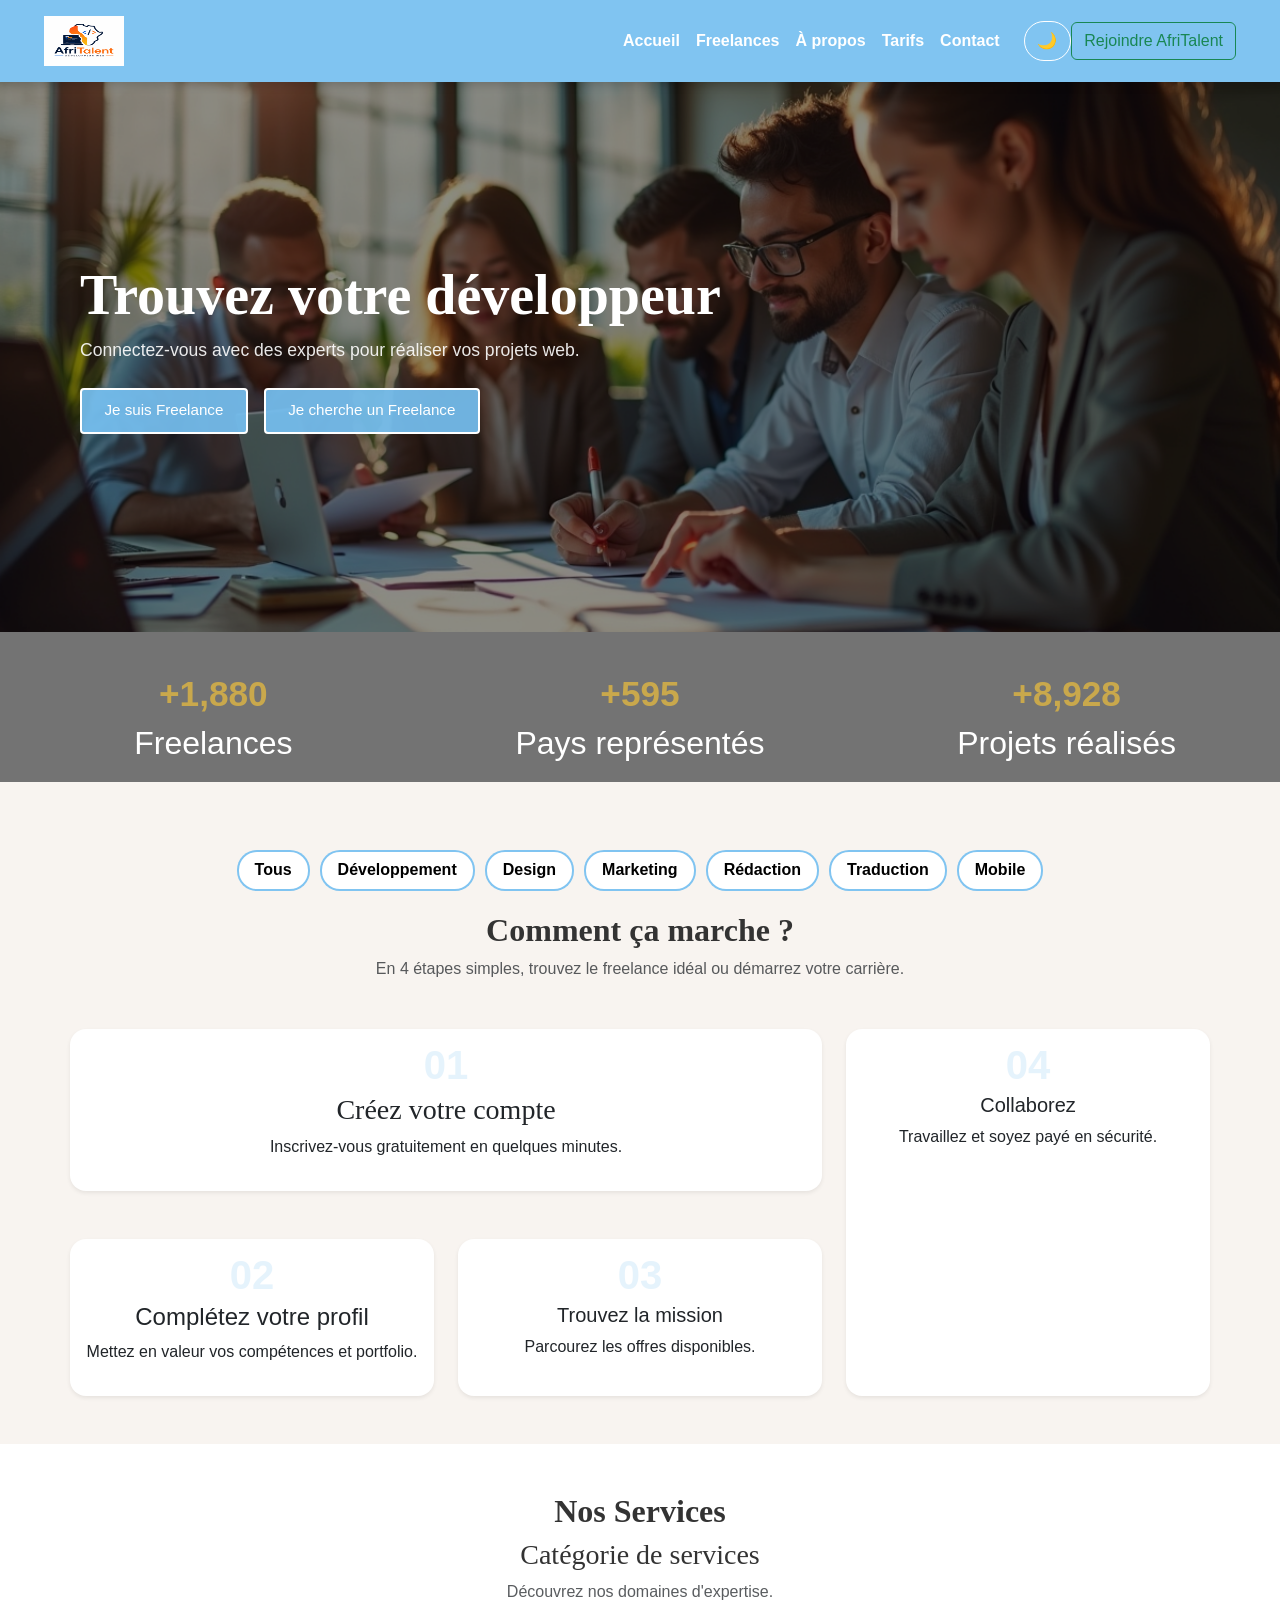
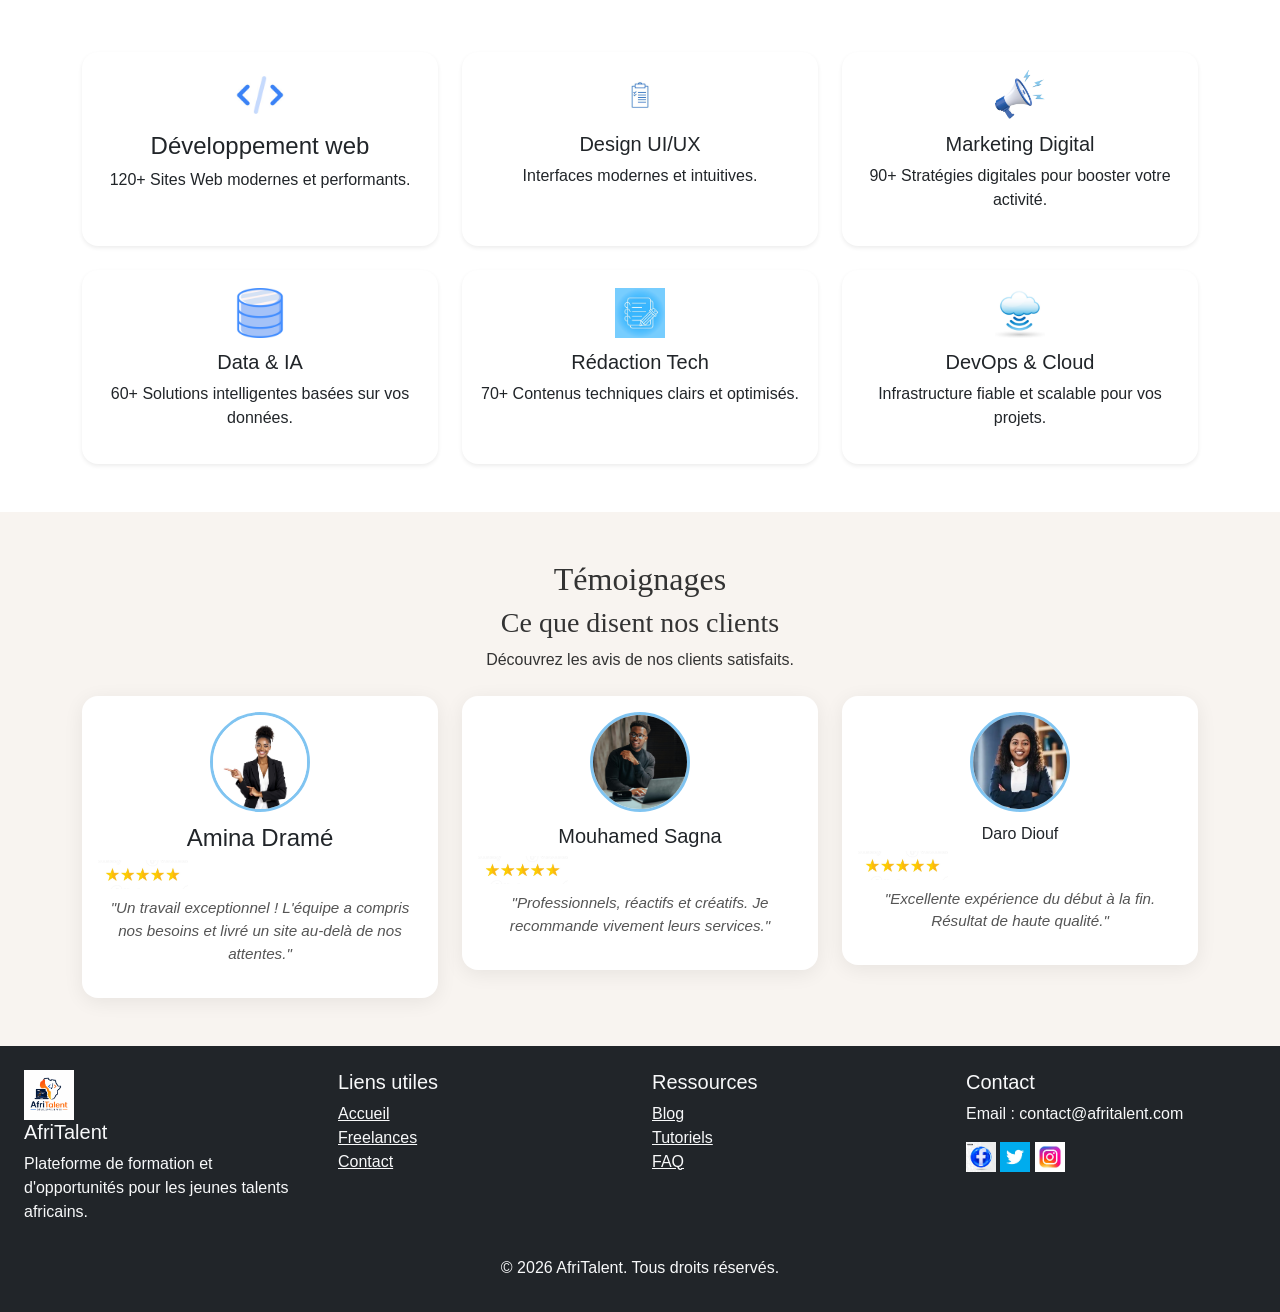
==== commit b76a1caa: "Déploiement : GitHub Pages activé, README finalisé et présentation PowerPoint" ====
--- a/index.html
+++ b/index.html
@@ -257,7 +257,7 @@
   <!-- Bootstrap JS -->
   <script src="https://cdn.jsdelivr.net/npm/bootstrap@5.3.0/dist/js/bootstrap.bundle.min.js"></script>
   <!-- Script JavaScript principal -->
-  <script src="js/main.js"></script>
+  <script src="js/main.Js"></script>
 
 </body>
 
